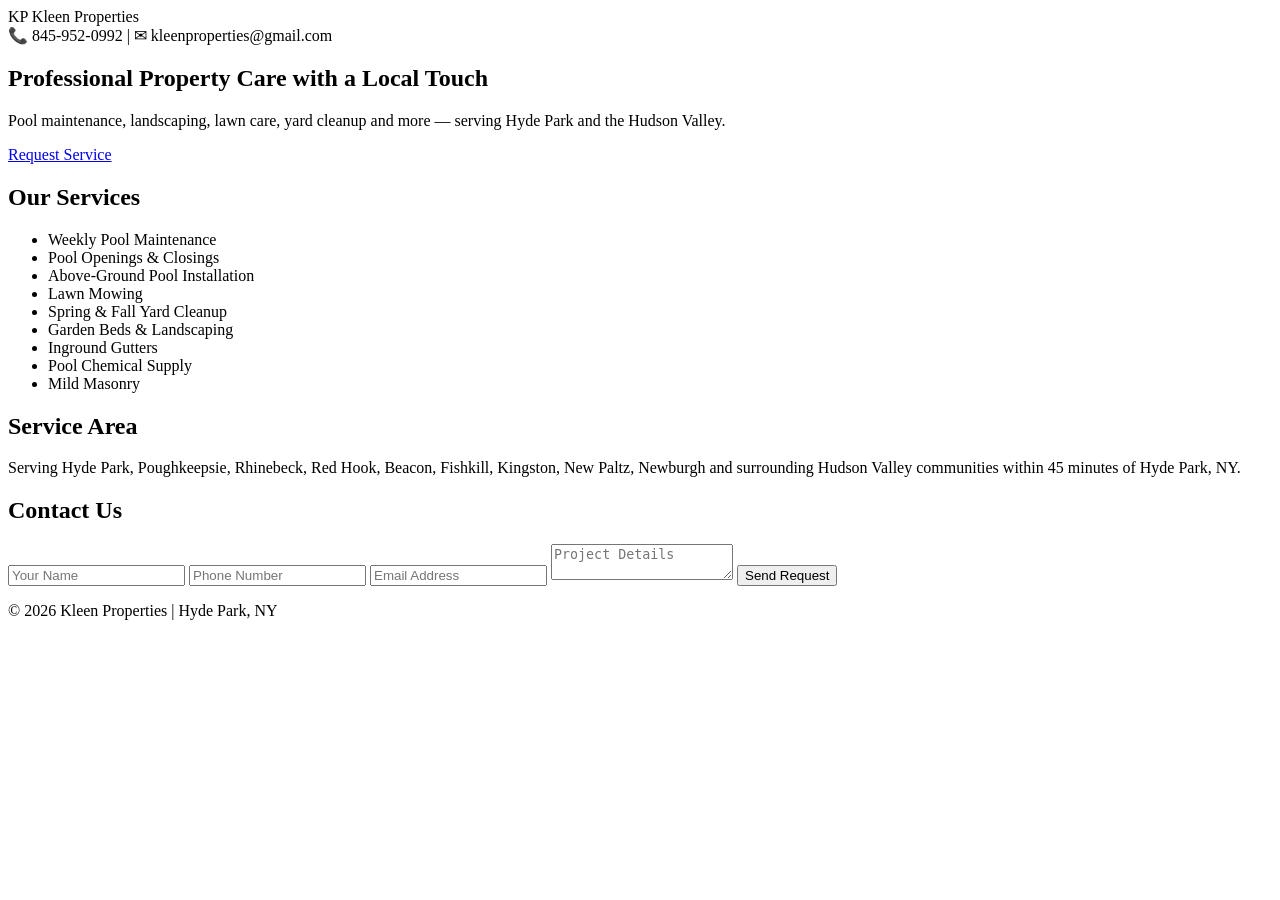
==== index.html @ 090cdd42 "Create index.html" ====
<!DOCTYPE html>
<html lang="en">
<head>
<meta charset="UTF-8">
<meta name="viewport" content="width=device-width, initial-scale=1.0">
<title>Kleen Properties | Pool & Property Services | Hyde Park NY</title>
<meta name="description" content="Kleen Properties provides pool maintenance, lawn care, yard cleanup, landscaping and property services across Hyde Park, Dutchess County, Orange County and Ulster County NY. Call 845-952-0992.">
<meta name="keywords" content="Pool maintenance Hyde Park NY, Landscaping Dutchess County, Lawn care Hyde Park, Pool opening service NY, Yard cleanup Hudson Valley">
<link rel="stylesheet" href="style.css">
</head>

<body>

<header>
  <div class="logo">KP <span>Kleen Properties</span></div>
  <div class="contact">📞 845-952-0992 | ✉ kleenproperties@gmail.com</div>
</header>

<section class="hero">
  <h1>Professional Property Care with a Local Touch</h1>
  <p>Pool maintenance, landscaping, lawn care, yard cleanup and more — serving Hyde Park and the Hudson Valley.</p>
  <a href="mailto:kleenproperties@gmail.com" class="btn">Request Service</a>
</section>

<section class="services">
  <h2>Our Services</h2>
  <ul>
    <li>Weekly Pool Maintenance</li>
    <li>Pool Openings & Closings</li>
    <li>Above-Ground Pool Installation</li>
    <li>Lawn Mowing</li>
    <li>Spring & Fall Yard Cleanup</li>
    <li>Garden Beds & Landscaping</li>
    <li>Inground Gutters</li>
    <li>Pool Chemical Supply</li>
    <li>Mild Masonry</li>
  </ul>
</section>

<section class="service-area">
  <h2>Service Area</h2>
  <p>Serving Hyde Park, Poughkeepsie, Rhinebeck, Red Hook, Beacon, Fishkill, Kingston, New Paltz, Newburgh and surrounding Hudson Valley communities within 45 minutes of Hyde Park, NY.</p>
</section>

<section class="contact-section">
  <h2>Contact Us</h2>
  <form action="mailto:kleenproperties@gmail.com" method="POST" enctype="text/plain">
    <input type="text" name="Name" placeholder="Your Name" required>
    <input type="text" name="Phone" placeholder="Phone Number" required>
    <input type="email" name="Email" placeholder="Email Address">
    <textarea name="Details" placeholder="Project Details"></textarea>
    <button type="submit">Send Request</button>
  </form>
</section>

<footer>
  <p>© 2026 Kleen Properties | Hyde Park, NY</p>
</footer>

</body>
</html>
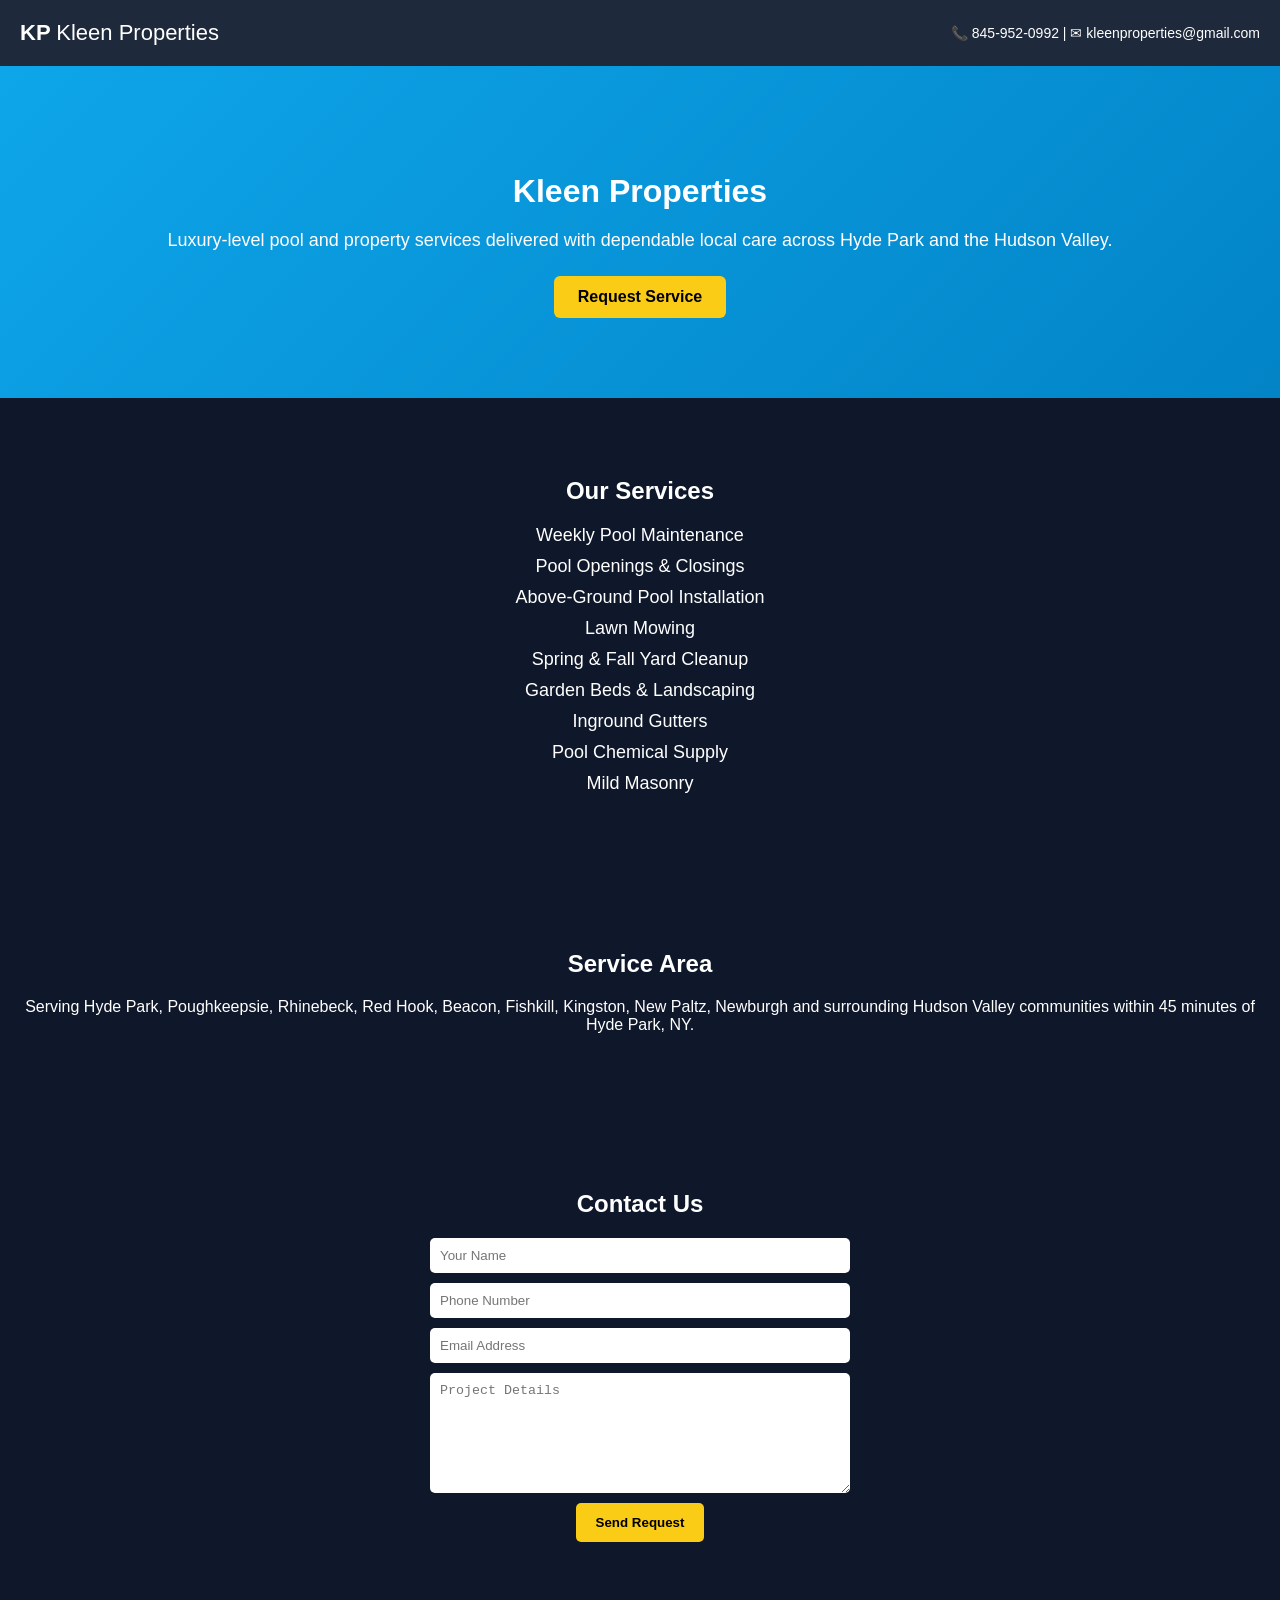
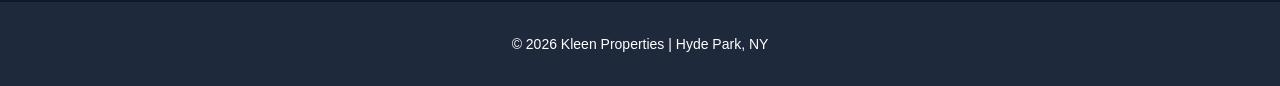
==== commit 3064074c: "Update index.html" ====
--- a/index.html
+++ b/index.html
@@ -17,8 +17,8 @@
 </header>
 
 <section class="hero">
-  <h1>Professional Property Care with a Local Touch</h1>
-  <p>Pool maintenance, landscaping, lawn care, yard cleanup and more — serving Hyde Park and the Hudson Valley.</p>
+  <h1>Kleen Properties</h1>
+  <p>Luxury-level pool and property services delivered with dependable local care across Hyde Park and the Hudson Valley.</p>
   <a href="mailto:kleenproperties@gmail.com" class="btn">Request Service</a>
 </section>
 
--- a/style.css
+++ b/style.css
@@ -0,0 +1,98 @@
+body {
+  margin: 0;
+  font-family: Arial, sans-serif;
+  background: #0f172a;
+  color: white;
+}
+
+header {
+  display: flex;
+  justify-content: space-between;
+  align-items: center;
+  padding: 20px;
+  background: #1e293b;
+}
+
+.logo {
+  font-size: 22px;
+  font-weight: bold;
+}
+
+.logo span {
+  font-weight: normal;
+}
+
+.contact {
+  font-size: 14px;
+}
+
+.hero {
+  text-align: center;
+  padding: 80px 20px;
+  background: linear-gradient(135deg, #0ea5e9, #0284c7);
+}
+
+.hero h1 {
+  font-size: 32px;
+  margin-bottom: 20px;
+}
+
+.hero p {
+  font-size: 18px;
+  margin-bottom: 25px;
+}
+
+.btn {
+  display: inline-block;
+  padding: 12px 24px;
+  background: #facc15;
+  color: black;
+  text-decoration: none;
+  border-radius: 6px;
+  font-weight: bold;
+}
+
+.services, .service-area, .contact-section {
+  padding: 60px 20px;
+  text-align: center;
+}
+
+.services ul {
+  list-style: none;
+  padding: 0;
+}
+
+.services li {
+  margin: 10px 0;
+  font-size: 18px;
+}
+
+form input, form textarea {
+  display: block;
+  width: 90%;
+  max-width: 400px;
+  margin: 10px auto;
+  padding: 10px;
+  border: none;
+  border-radius: 5px;
+}
+
+form textarea {
+  height: 100px;
+}
+
+form button {
+  padding: 12px 20px;
+  background: #facc15;
+  border: none;
+  border-radius: 5px;
+  font-weight: bold;
+  cursor: pointer;
+}
+
+footer {
+  text-align: center;
+  padding: 20px;
+  background: #1e293b;
+  font-size: 14px;
+}
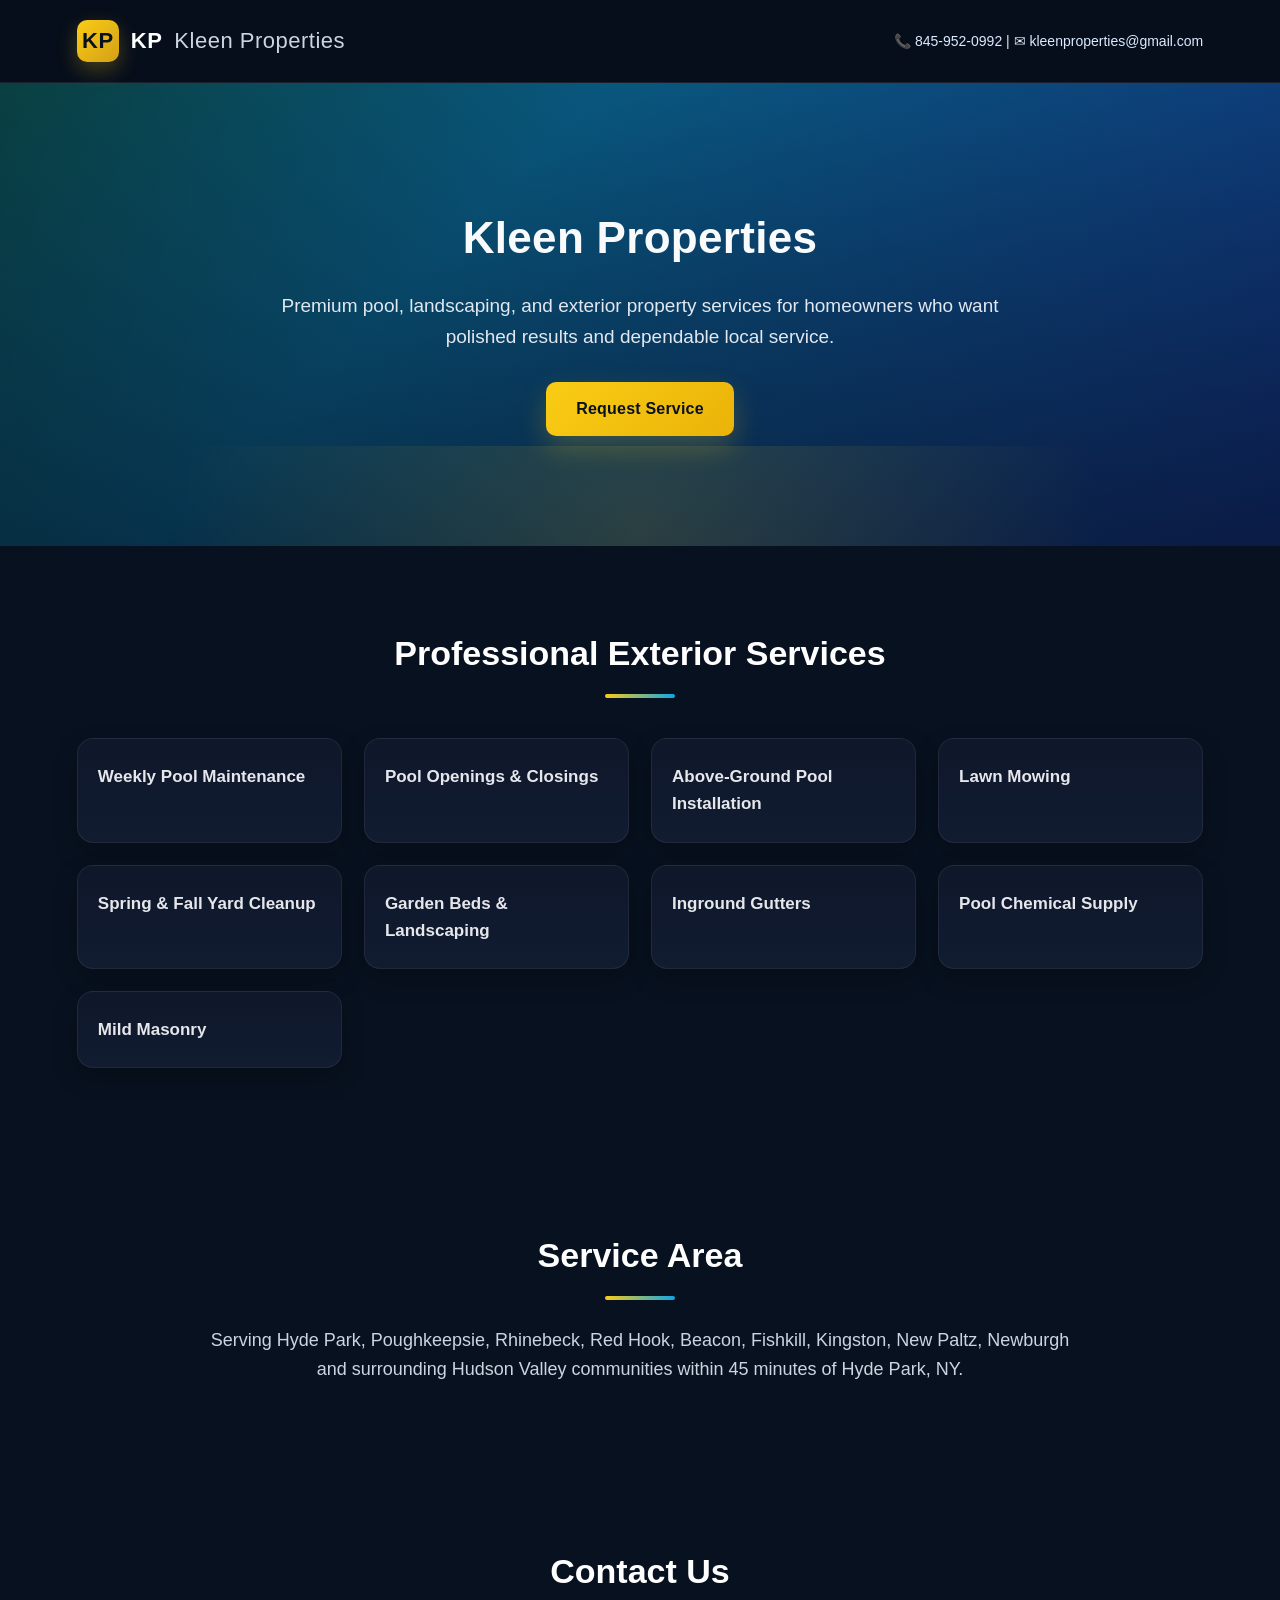
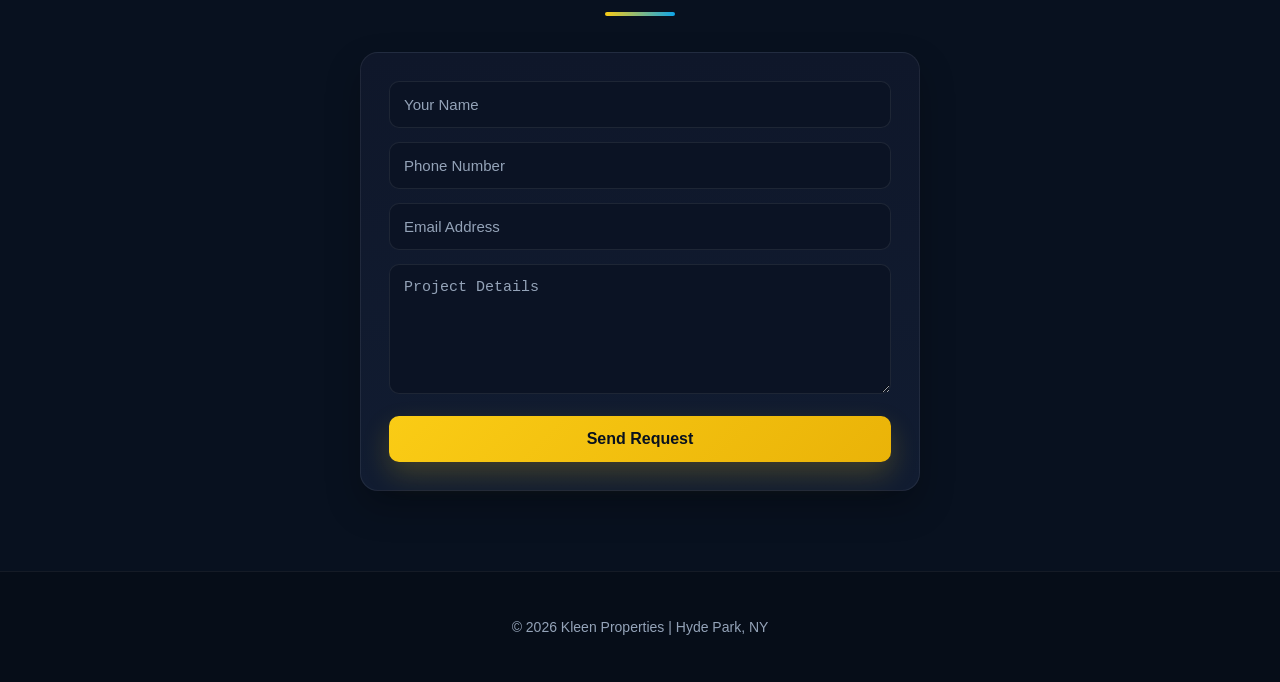
==== commit 2eff90c2: "Update index.html" ====
--- a/index.html
+++ b/index.html
@@ -18,12 +18,12 @@
 
 <section class="hero">
   <h1>Kleen Properties</h1>
-  <p>Luxury-level pool and property services delivered with dependable local care across Hyde Park and the Hudson Valley.</p>
+  <p>Premium pool, landscaping, and exterior property services for homeowners who want polished results and dependable local service.</p>
   <a href="mailto:kleenproperties@gmail.com" class="btn">Request Service</a>
 </section>
 
 <section class="services">
-  <h2>Our Services</h2>
+  <h2>Professional Exterior Services</h2>
   <ul>
     <li>Weekly Pool Maintenance</li>
     <li>Pool Openings & Closings</li>
--- a/style.css
+++ b/style.css
@@ -1,98 +1,282 @@
 body {
   margin: 0;
-  font-family: Arial, sans-serif;
-  background: #0f172a;
-  color: white;
+  font-family: "Segoe UI", Roboto, Arial, sans-serif;
+  background: #08111f;
+  color: #f8fafc;
+  line-height: 1.6;
+}
+
+* {
+  box-sizing: border-box;
 }
 
 header {
   display: flex;
   justify-content: space-between;
   align-items: center;
-  padding: 20px;
-  background: #1e293b;
+  gap: 16px;
+  padding: 20px 6%;
+  background: rgba(7, 15, 28, 0.92);
+  border-bottom: 1px solid rgba(255, 255, 255, 0.08);
+  backdrop-filter: blur(10px);
+  position: sticky;
+  top: 0;
+  z-index: 1000;
 }
 
 .logo {
+  display: flex;
+  align-items: center;
+  gap: 12px;
   font-size: 22px;
-  font-weight: bold;
+  font-weight: 700;
+  letter-spacing: 0.5px;
+  color: #ffffff;
+}
+
+.logo::before {
+  content: "KP";
+  display: inline-flex;
+  align-items: center;
+  justify-content: center;
+  width: 42px;
+  height: 42px;
+  border-radius: 10px;
+  background: linear-gradient(135deg, #facc15, #d4a017);
+  color: #08111f;
+  font-weight: 800;
+  box-shadow: 0 8px 20px rgba(250, 204, 21, 0.25);
 }
 
 .logo span {
-  font-weight: normal;
+  font-weight: 400;
+  color: #cbd5e1;
 }
 
 .contact {
   font-size: 14px;
+  color: #dbeafe;
+  text-align: right;
 }
 
 .hero {
-  text-align: center;
-  padding: 80px 20px;
-  background: linear-gradient(135deg, #0ea5e9, #0284c7);
+  position: relative;
+  text-align: center;
+  padding: 120px 20px 110px;
+  background:
+    linear-gradient(rgba(4, 10, 20, 0.5), rgba(4, 10, 20, 0.75)),
+    linear-gradient(135deg, #0f766e 0%, #0ea5e9 35%, #1d4ed8 100%);
+  overflow: hidden;
+}
+
+.hero::after {
+  content: "";
+  position: absolute;
+  inset: auto -10% -80px -10%;
+  height: 180px;
+  background: radial-gradient(circle at center, rgba(250, 204, 21, 0.14), transparent 60%);
+  pointer-events: none;
 }
 
 .hero h1 {
-  font-size: 32px;
-  margin-bottom: 20px;
+  position: relative;
+  margin: 0 0 18px;
+  font-size: 44px;
+  font-weight: 800;
+  letter-spacing: 0.3px;
 }
 
 .hero p {
-  font-size: 18px;
-  margin-bottom: 25px;
+  position: relative;
+  max-width: 760px;
+  margin: 0 auto 30px;
+  font-size: 19px;
+  color: #e2e8f0;
 }
 
 .btn {
   display: inline-block;
-  padding: 12px 24px;
-  background: #facc15;
-  color: black;
+  position: relative;
+  padding: 14px 30px;
+  background: linear-gradient(135deg, #facc15, #eab308);
+  color: #08111f;
   text-decoration: none;
-  border-radius: 6px;
-  font-weight: bold;
-}
-
-.services, .service-area, .contact-section {
-  padding: 60px 20px;
-  text-align: center;
+  border-radius: 10px;
+  font-weight: 700;
+  letter-spacing: 0.2px;
+  box-shadow: 0 12px 28px rgba(250, 204, 21, 0.22);
+  transition: transform 0.25s ease, box-shadow 0.25s ease;
+}
+
+.btn:hover {
+  transform: translateY(-2px);
+  box-shadow: 0 16px 32px rgba(250, 204, 21, 0.3);
+}
+
+section {
+  padding: 80px 6%;
+}
+
+.services,
+.service-area,
+.contact-section {
+  background: #08111f;
+}
+
+.services h2,
+.service-area h2,
+.contact-section h2 {
+  text-align: center;
+  font-size: 34px;
+  margin: 0 0 14px;
+  color: #ffffff;
+}
+
+.services h2::after,
+.service-area h2::after,
+.contact-section h2::after {
+  content: "";
+  display: block;
+  width: 70px;
+  height: 4px;
+  margin: 14px auto 0;
+  border-radius: 999px;
+  background: linear-gradient(90deg, #facc15, #0ea5e9);
 }
 
 .services ul {
   list-style: none;
   padding: 0;
+  margin: 40px 0 0;
+  display: grid;
+  grid-template-columns: repeat(auto-fit, minmax(230px, 1fr));
+  gap: 22px;
 }
 
 .services li {
-  margin: 10px 0;
+  background: linear-gradient(180deg, #0f172a, #111c31);
+  border: 1px solid rgba(255, 255, 255, 0.07);
+  border-radius: 16px;
+  padding: 24px 20px;
+  color: #e5e7eb;
+  font-size: 17px;
+  font-weight: 600;
+  text-align: left;
+  box-shadow: 0 10px 24px rgba(0, 0, 0, 0.22);
+  transition: transform 0.25s ease, border-color 0.25s ease, box-shadow 0.25s ease;
+}
+
+.services li:hover {
+  transform: translateY(-4px);
+  border-color: rgba(250, 204, 21, 0.35);
+  box-shadow: 0 18px 36px rgba(0, 0, 0, 0.28);
+}
+
+.service-area {
+  text-align: center;
+}
+
+.service-area p {
+  max-width: 860px;
+  margin: 26px auto 0;
   font-size: 18px;
-}
-
-form input, form textarea {
-  display: block;
-  width: 90%;
-  max-width: 400px;
-  margin: 10px auto;
-  padding: 10px;
+  color: #cbd5e1;
+}
+
+.contact-section form {
+  max-width: 560px;
+  margin: 36px auto 0;
+  background: linear-gradient(180deg, #0f172a, #111c31);
+  padding: 28px;
+  border-radius: 18px;
+  border: 1px solid rgba(255, 255, 255, 0.07);
+  box-shadow: 0 16px 34px rgba(0, 0, 0, 0.25);
+}
+
+form input,
+form textarea {
+  width: 100%;
+  margin-bottom: 14px;
+  padding: 14px 14px;
+  border-radius: 10px;
+  border: 1px solid rgba(255, 255, 255, 0.08);
+  background: #0b1324;
+  color: #ffffff;
+  font-size: 15px;
+  outline: none;
+}
+
+form input::placeholder,
+form textarea::placeholder {
+  color: #94a3b8;
+}
+
+form input:focus,
+form textarea:focus {
+  border-color: rgba(14, 165, 233, 0.7);
+  box-shadow: 0 0 0 3px rgba(14, 165, 233, 0.12);
+}
+
+form textarea {
+  min-height: 130px;
+  resize: vertical;
+}
+
+form button {
+  width: 100%;
+  padding: 14px;
   border: none;
-  border-radius: 5px;
-}
-
-form textarea {
-  height: 100px;
-}
-
-form button {
-  padding: 12px 20px;
-  background: #facc15;
-  border: none;
-  border-radius: 5px;
-  font-weight: bold;
+  border-radius: 10px;
+  background: linear-gradient(135deg, #facc15, #eab308);
+  color: #08111f;
+  font-size: 16px;
+  font-weight: 800;
   cursor: pointer;
+  box-shadow: 0 12px 28px rgba(250, 204, 21, 0.2);
+  transition: transform 0.25s ease, box-shadow 0.25s ease;
+}
+
+form button:hover {
+  transform: translateY(-2px);
+  box-shadow: 0 16px 34px rgba(250, 204, 21, 0.28);
 }
 
 footer {
   text-align: center;
-  padding: 20px;
-  background: #1e293b;
+  padding: 30px 20px;
+  background: #060d18;
+  color: #94a3b8;
   font-size: 14px;
-}
+  border-top: 1px solid rgba(255, 255, 255, 0.06);
+}
+
+@media (max-width: 768px) {
+  header {
+    flex-direction: column;
+    align-items: flex-start;
+    padding: 18px 5%;
+  }
+
+  .contact {
+    text-align: left;
+    font-size: 13px;
+  }
+
+  .hero {
+    padding: 95px 18px 85px;
+  }
+
+  .hero h1 {
+    font-size: 34px;
+  }
+
+  .hero p {
+    font-size: 17px;
+  }
+
+  .services h2,
+  .service-area h2,
+  .contact-section h2 {
+    font-size: 28px;
+  }
+}
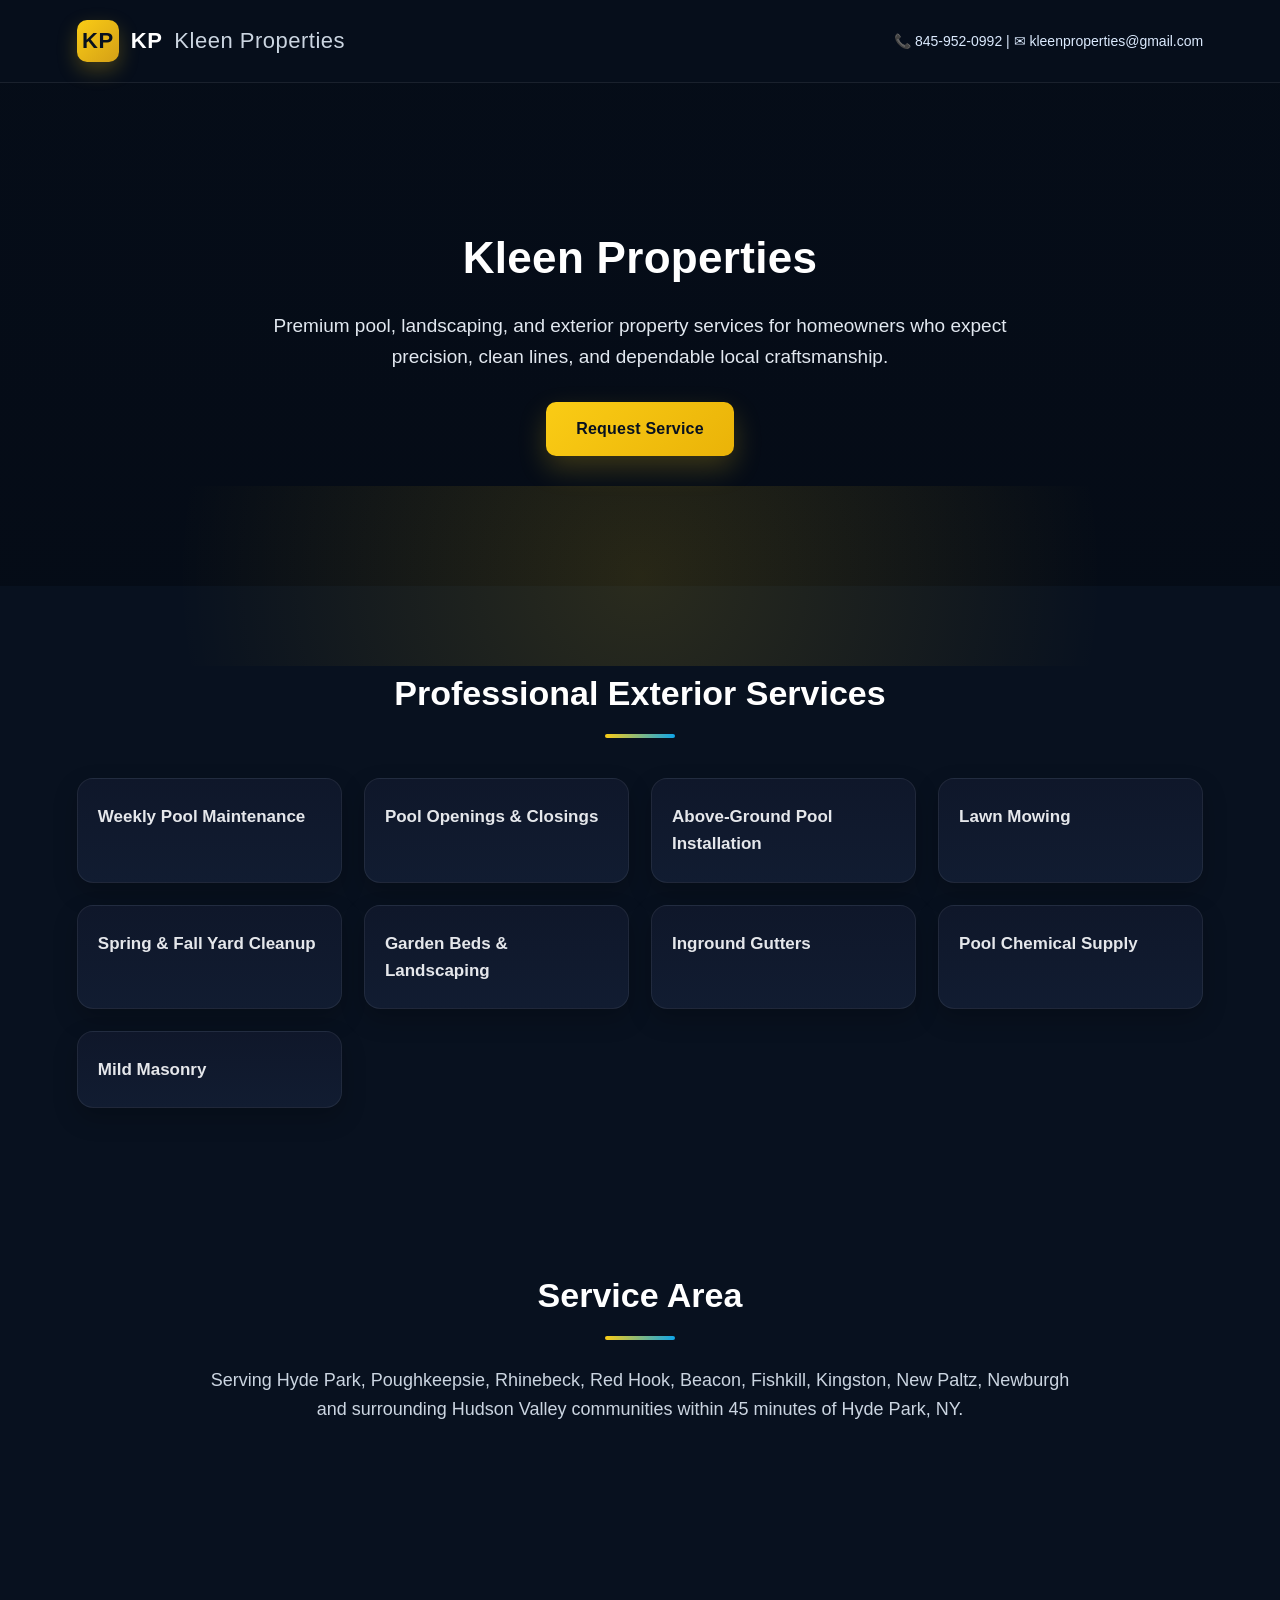
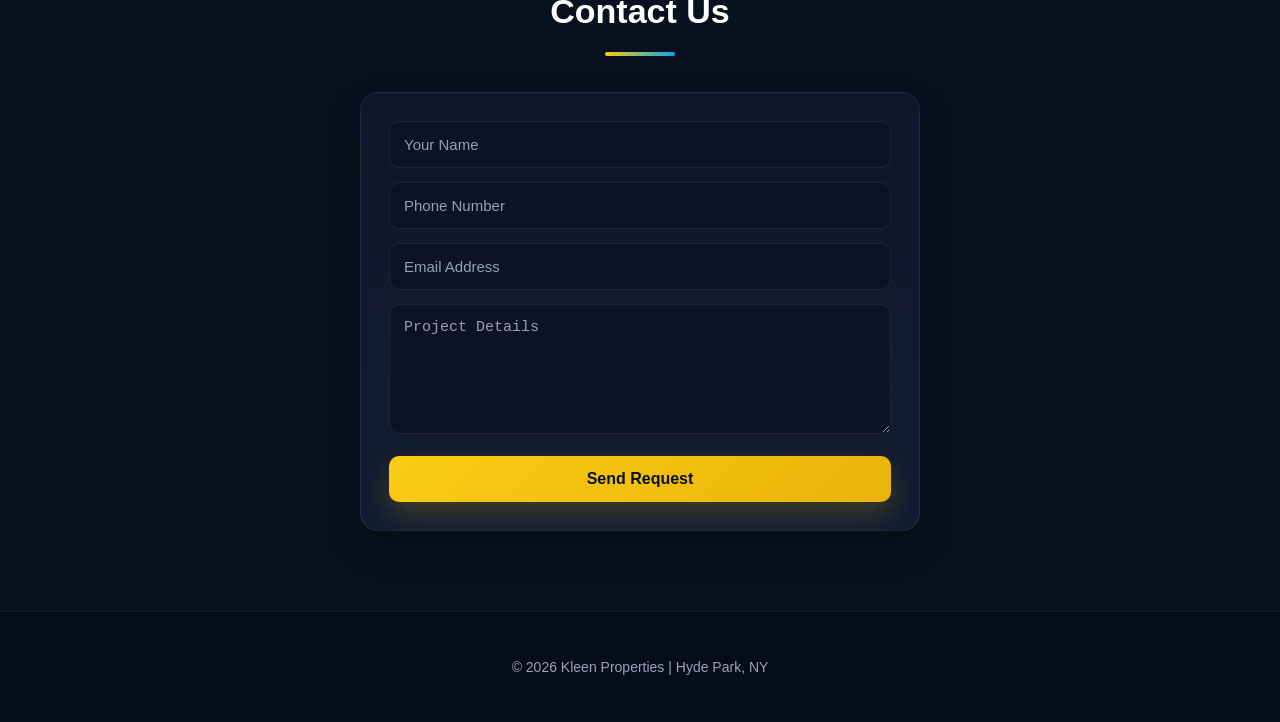
==== commit 8a28fdf9: "Update index.html" ====
--- a/index.html
+++ b/index.html
@@ -18,7 +18,7 @@
 
 <section class="hero">
   <h1>Kleen Properties</h1>
-  <p>Premium pool, landscaping, and exterior property services for homeowners who want polished results and dependable local service.</p>
+  <p>Premium pool, landscaping, and exterior property services for homeowners who expect precision, clean lines, and dependable local craftsmanship.</p>
   <a href="mailto:kleenproperties@gmail.com" class="btn">Request Service</a>
 </section>
 
--- a/style.css
+++ b/style.css
@@ -62,11 +62,11 @@
 .hero {
   position: relative;
   text-align: center;
-  padding: 120px 20px 110px;
-  background:
-    linear-gradient(rgba(4, 10, 20, 0.5), rgba(4, 10, 20, 0.75)),
-    linear-gradient(135deg, #0f766e 0%, #0ea5e9 35%, #1d4ed8 100%);
-  overflow: hidden;
+  padding: 140px 20px 130px;
+  background: 
+    linear-gradient(rgba(4, 10, 20, 0.65), rgba(4, 10, 20, 0.75)),
+    url('hero.jpg') center/cover no-repeat;
+  color: white;
 }
 
 .hero::after {
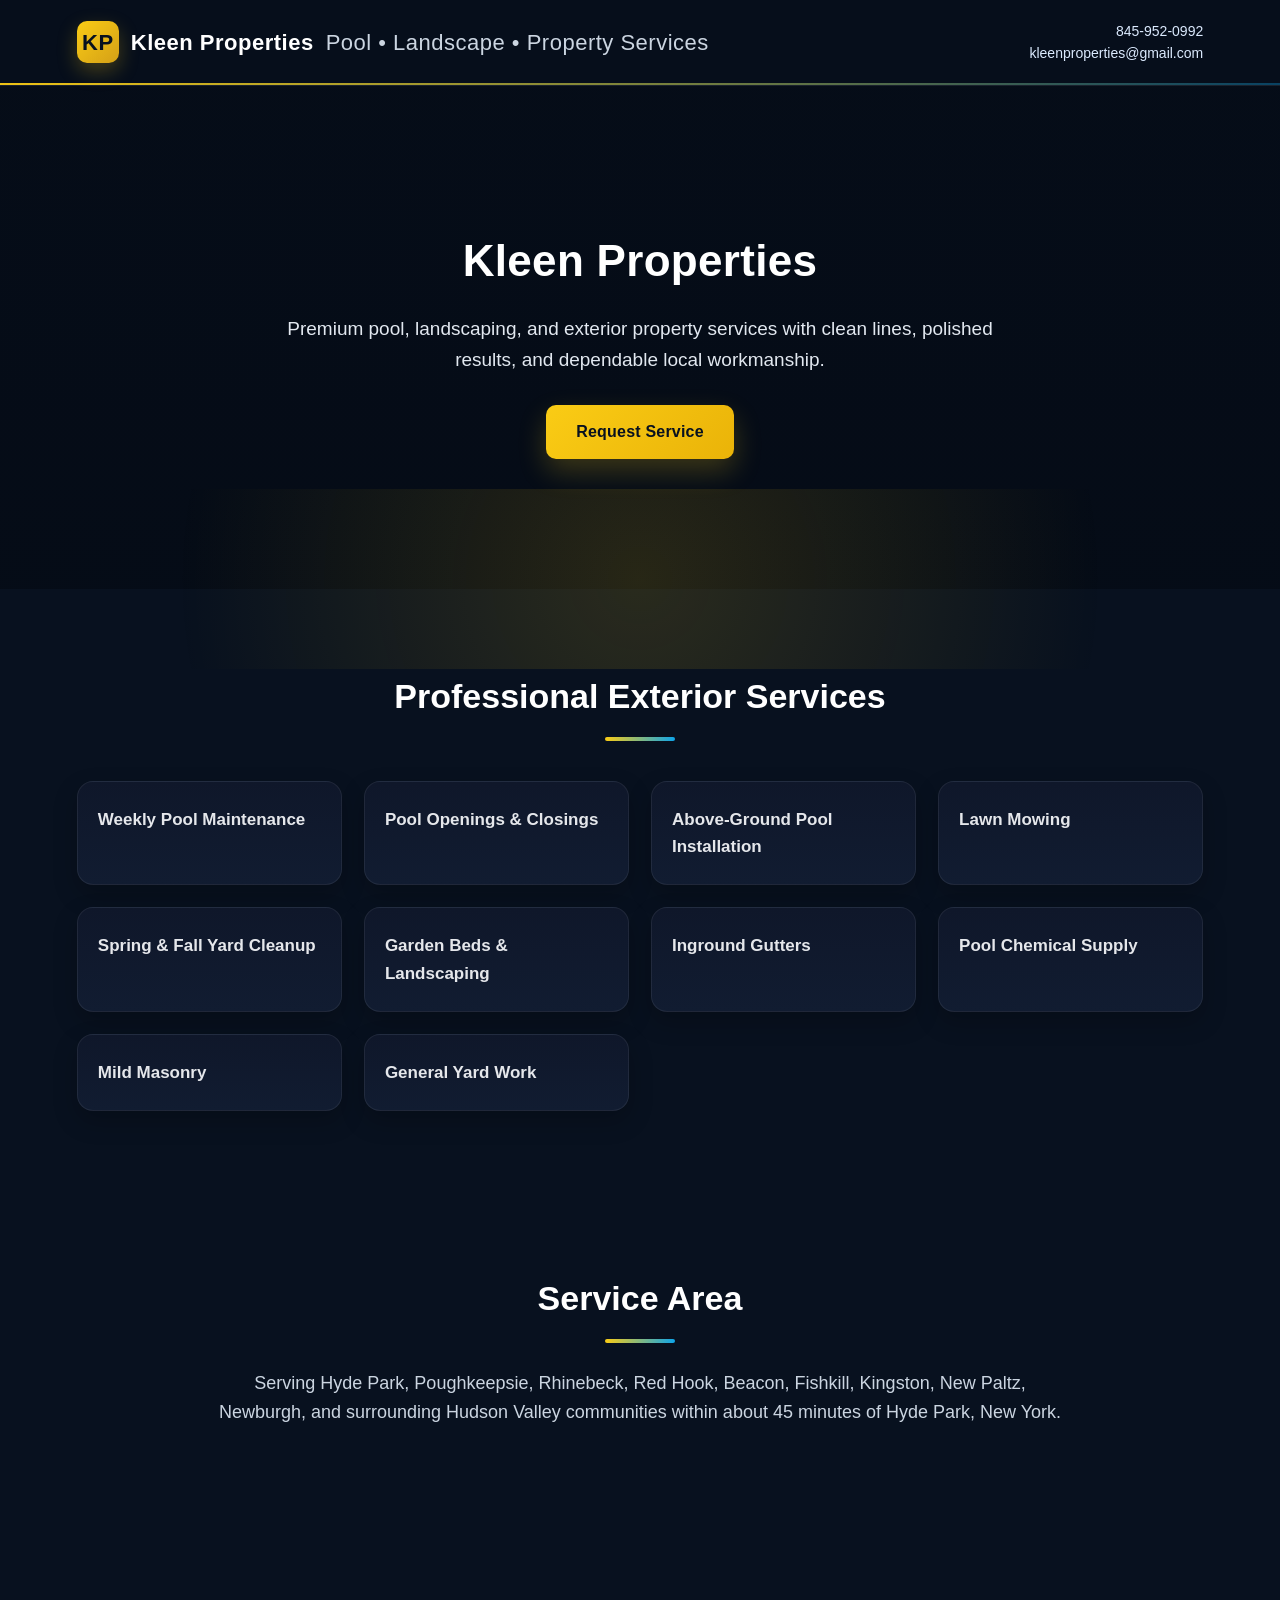
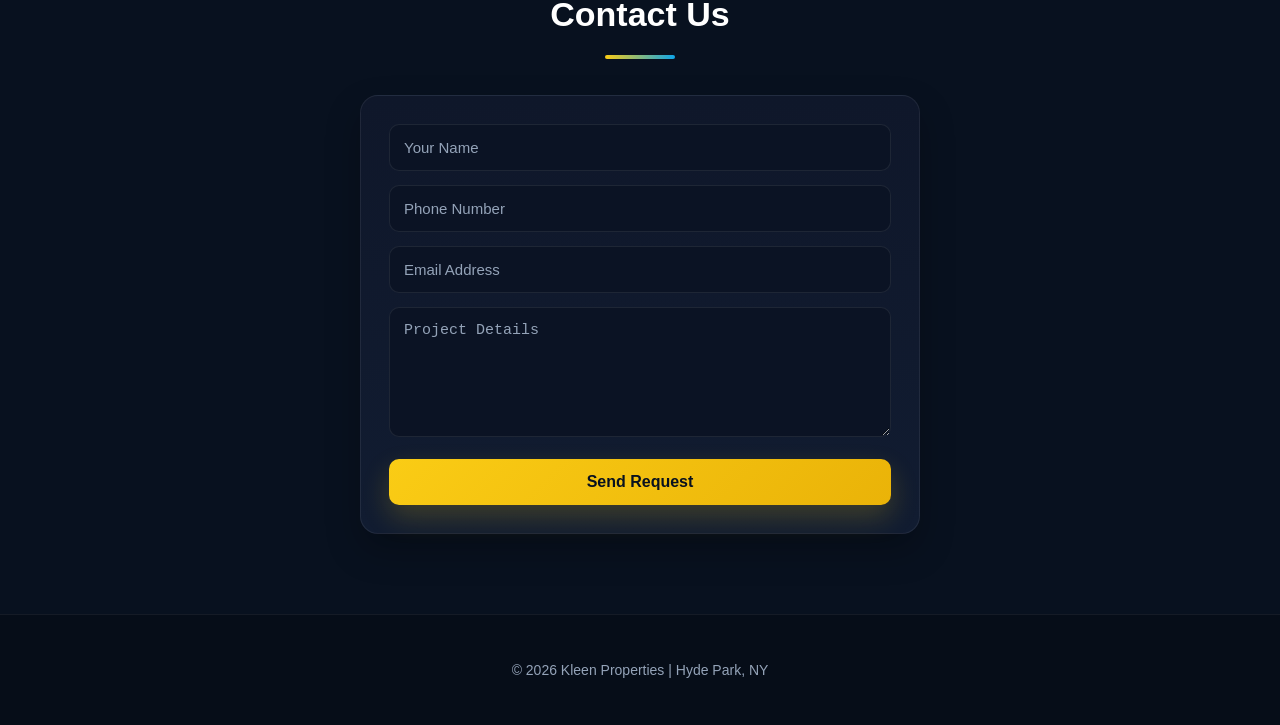
==== commit 6259d3cf: "Update index.html" ====
--- a/index.html
+++ b/index.html
@@ -1,61 +1,63 @@
 <!DOCTYPE html>
 <html lang="en">
 <head>
-<meta charset="UTF-8">
-<meta name="viewport" content="width=device-width, initial-scale=1.0">
-<title>Kleen Properties | Pool & Property Services | Hyde Park NY</title>
-<meta name="description" content="Kleen Properties provides pool maintenance, lawn care, yard cleanup, landscaping and property services across Hyde Park, Dutchess County, Orange County and Ulster County NY. Call 845-952-0992.">
-<meta name="keywords" content="Pool maintenance Hyde Park NY, Landscaping Dutchess County, Lawn care Hyde Park, Pool opening service NY, Yard cleanup Hudson Valley">
-<link rel="stylesheet" href="style.css">
+  <meta charset="UTF-8">
+  <meta name="viewport" content="width=device-width, initial-scale=1.0">
+  <title>Kleen Properties | Pool & Property Services | Hyde Park NY</title>
+  <meta name="description" content="Kleen Properties provides pool maintenance, lawn care, yard cleanup, landscaping and property services across Hyde Park, Dutchess County, Orange County and Ulster County NY. Call 845-952-0992.">
+  <meta name="keywords" content="Pool maintenance Hyde Park NY, Landscaping Dutchess County, Lawn care Hyde Park, Pool opening service NY, Yard cleanup Hudson Valley">
+  <link rel="stylesheet" href="style.css">
 </head>
-
 <body>
 
-<header>
-  <div class="logo">KP <span>Kleen Properties</span></div>
-  <div class="contact">📞 845-952-0992 | ✉ kleenproperties@gmail.com</div>
-</header>
+  <header>
+    <div class="logo">Kleen Properties <span>Pool • Landscape • Property Services</span></div>
+    <div class="contact">845-952-0992<br>kleenproperties@gmail.com</div>
+  </header>
 
-<section class="hero">
-  <h1>Kleen Properties</h1>
-  <p>Premium pool, landscaping, and exterior property services for homeowners who expect precision, clean lines, and dependable local craftsmanship.</p>
-  <a href="mailto:kleenproperties@gmail.com" class="btn">Request Service</a>
-</section>
+  <section class="hero">
+    <h1>Kleen Properties</h1>
+    <p>Premium pool, landscaping, and exterior property services with clean lines, polished results, and dependable local workmanship.</p>
+    <a href="mailto:kleenproperties@gmail.com" class="btn">Request Service</a>
+  </section>
 
-<section class="services">
-  <h2>Professional Exterior Services</h2>
-  <ul>
-    <li>Weekly Pool Maintenance</li>
-    <li>Pool Openings & Closings</li>
-    <li>Above-Ground Pool Installation</li>
-    <li>Lawn Mowing</li>
-    <li>Spring & Fall Yard Cleanup</li>
-    <li>Garden Beds & Landscaping</li>
-    <li>Inground Gutters</li>
-    <li>Pool Chemical Supply</li>
-    <li>Mild Masonry</li>
-  </ul>
-</section>
+  <section class="services">
+    <h2>Professional Exterior Services</h2>
+    <ul>
+      <li>Weekly Pool Maintenance</li>
+      <li>Pool Openings & Closings</li>
+      <li>Above-Ground Pool Installation</li>
+      <li>Lawn Mowing</li>
+      <li>Spring & Fall Yard Cleanup</li>
+      <li>Garden Beds & Landscaping</li>
+      <li>Inground Gutters</li>
+      <li>Pool Chemical Supply</li>
+      <li>Mild Masonry</li>
+      <li>General Yard Work</li>
+    </ul>
+  </section>
 
-<section class="service-area">
-  <h2>Service Area</h2>
-  <p>Serving Hyde Park, Poughkeepsie, Rhinebeck, Red Hook, Beacon, Fishkill, Kingston, New Paltz, Newburgh and surrounding Hudson Valley communities within 45 minutes of Hyde Park, NY.</p>
-</section>
+  <section class="service-area">
+    <h2>Service Area</h2>
+    <p>Serving Hyde Park, Poughkeepsie, Rhinebeck, Red Hook, Beacon, Fishkill, Kingston, New Paltz, Newburgh, and surrounding Hudson Valley communities within about 45 minutes of Hyde Park, New York.</p>
+  </section>
 
-<section class="contact-section">
-  <h2>Contact Us</h2>
-  <form action="mailto:kleenproperties@gmail.com" method="POST" enctype="text/plain">
-    <input type="text" name="Name" placeholder="Your Name" required>
-    <input type="text" name="Phone" placeholder="Phone Number" required>
-    <input type="email" name="Email" placeholder="Email Address">
-    <textarea name="Details" placeholder="Project Details"></textarea>
-    <button type="submit">Send Request</button>
-  </form>
-</section>
+  <section class="contact-section">
+    <h2>Contact Us</h2>
+    <form action="mailto:kleenproperties@gmail.com" method="POST" enctype="text/plain">
+      <input type="text" name="Name" placeholder="Your Name" required>
+      <input type="text" name="Phone" placeholder="Phone Number" required>
+      <input type="email" name="Email" placeholder="Email Address">
+      <textarea name="Details" placeholder="Project Details"></textarea>
+      <button type="submit">Send Request</button>
+    </form>
+  </section>
 
-<footer>
-  <p>© 2026 Kleen Properties | Hyde Park, NY</p>
-</footer>
+  <footer>
+    <p>© 2026 Kleen Properties | Hyde Park, NY</p>
+  </footer>
+
+  <a class="floating-call" href="tel:8459520992">Call Now</a>
 
 </body>
 </html>
--- a/style.css
+++ b/style.css
@@ -280,3 +280,75 @@
     font-size: 28px;
   }
 }
+
+/* Premium motion */
+.hero h1,
+.hero p,
+.hero .btn {
+  opacity: 0;
+  transform: translateY(18px);
+  animation: fadeUp 0.8s ease forwards;
+}
+
+.hero p {
+  animation-delay: 0.18s;
+}
+
+.hero .btn {
+  animation-delay: 0.34s;
+}
+
+@keyframes fadeUp {
+  to {
+    opacity: 1;
+    transform: translateY(0);
+  }
+}
+
+/* Thin gold accent line */
+header::after {
+  content: "";
+  position: absolute;
+  left: 0;
+  bottom: 0;
+  width: 100%;
+  height: 2px;
+  background: linear-gradient(90deg, rgba(250, 204, 21, 0.95), rgba(14, 165, 233, 0.35));
+}
+
+/* Make sticky header support accent line properly */
+header {
+  position: sticky;
+  top: 0;
+  z-index: 1000;
+}
+
+/* Floating mobile call button */
+.floating-call {
+  position: fixed;
+  right: 16px;
+  bottom: 18px;
+  display: none;
+  align-items: center;
+  justify-content: center;
+  gap: 8px;
+  padding: 14px 18px;
+  border-radius: 999px;
+  background: linear-gradient(135deg, #facc15, #eab308);
+  color: #08111f;
+  text-decoration: none;
+  font-weight: 800;
+  font-size: 15px;
+  box-shadow: 0 14px 30px rgba(0, 0, 0, 0.35);
+  border: 1px solid rgba(255, 255, 255, 0.18);
+}
+
+.floating-call:hover {
+  transform: translateY(-2px);
+}
+
+@media (max-width: 768px) {
+  .floating-call {
+    display: inline-flex;
+  }
+}
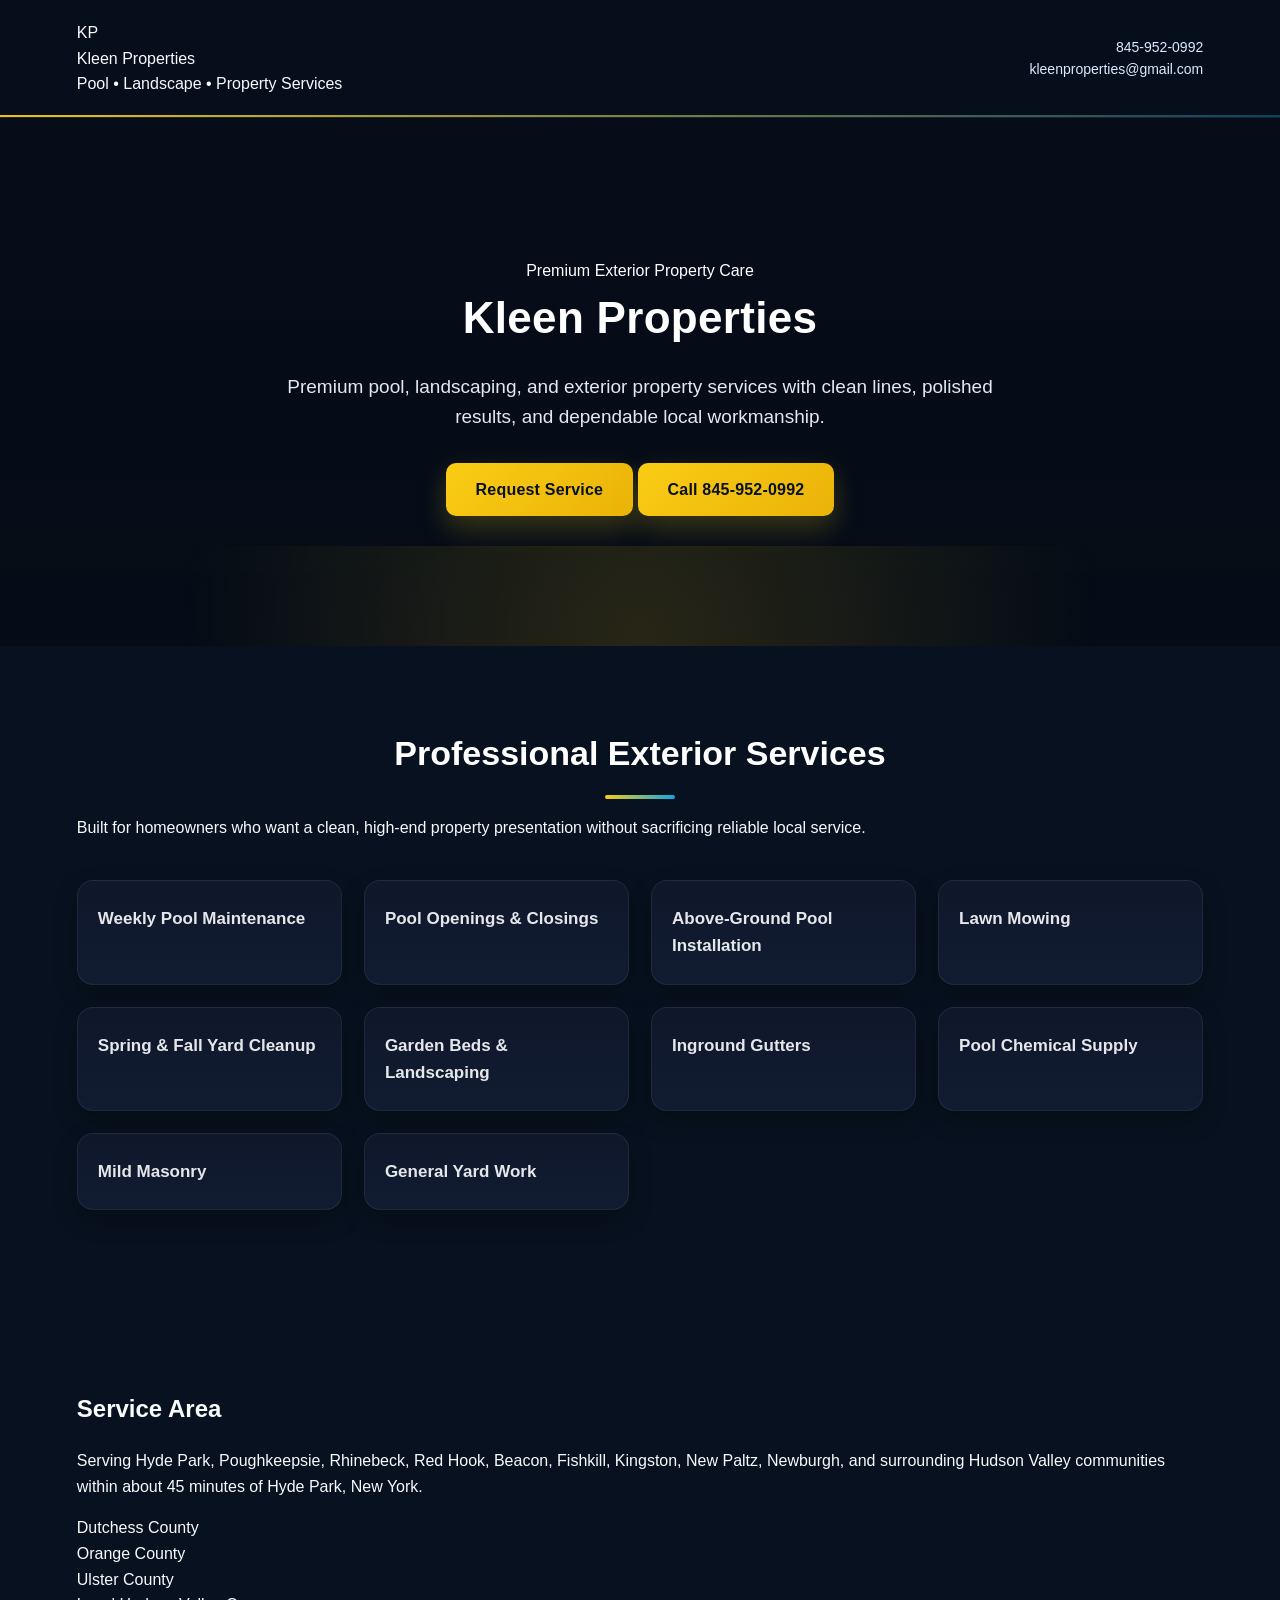
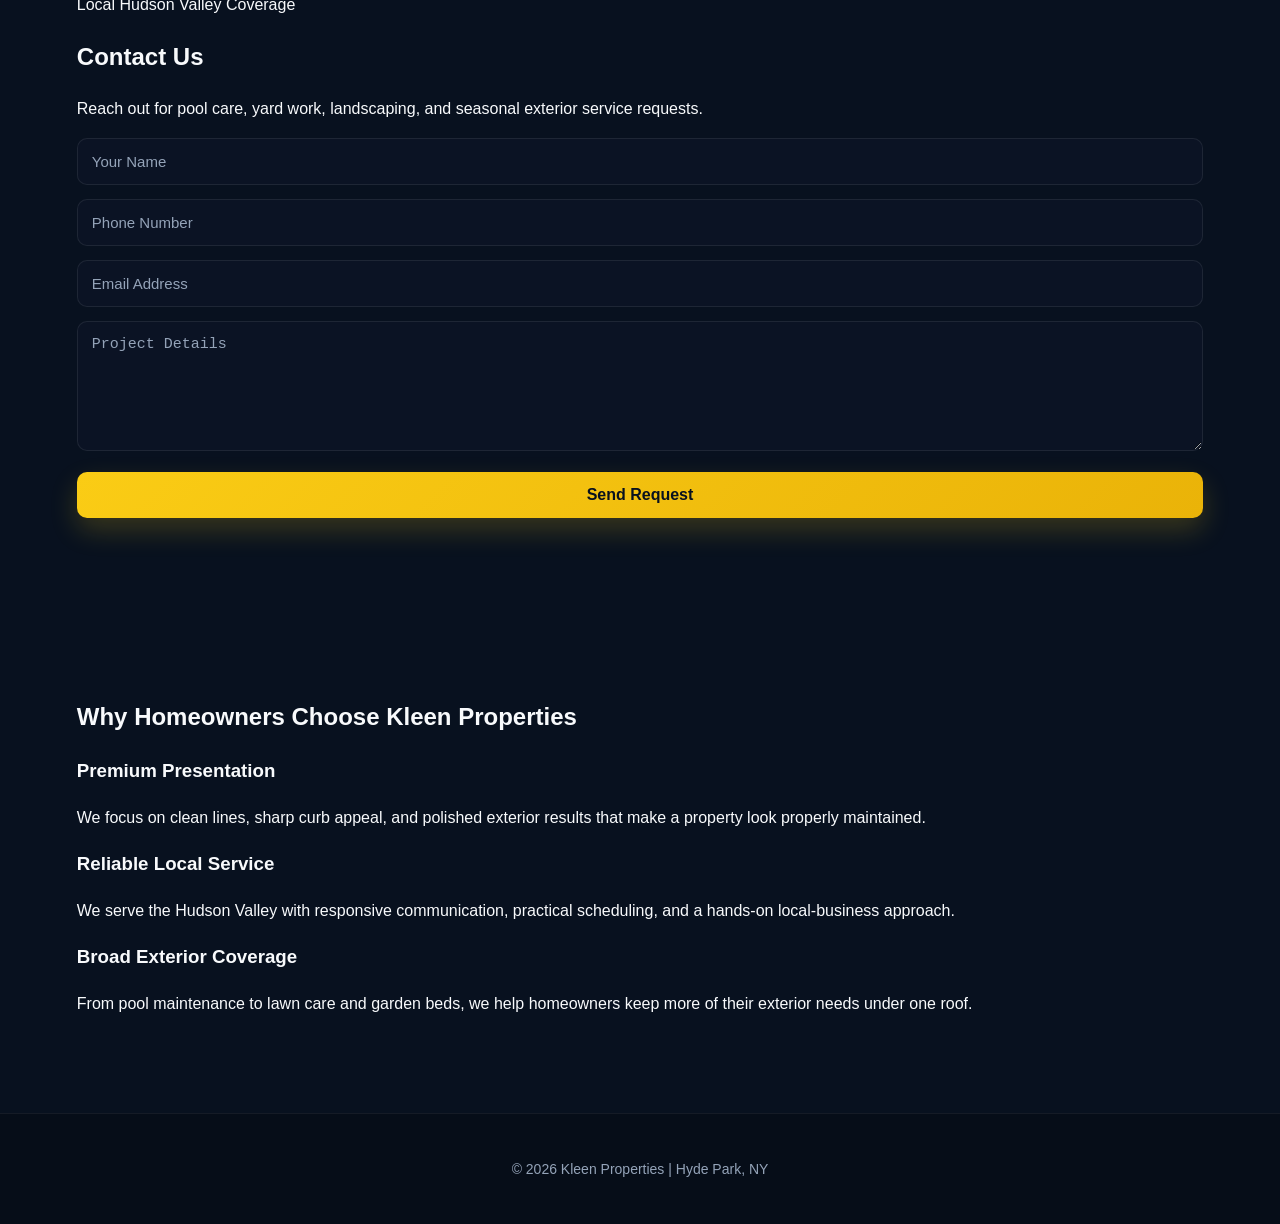
==== commit f6ebace7: "Update index.html" ====
--- a/index.html
+++ b/index.html
@@ -5,24 +5,42 @@
   <meta name="viewport" content="width=device-width, initial-scale=1.0">
   <title>Kleen Properties | Pool & Property Services | Hyde Park NY</title>
   <meta name="description" content="Kleen Properties provides pool maintenance, lawn care, yard cleanup, landscaping and property services across Hyde Park, Dutchess County, Orange County and Ulster County NY. Call 845-952-0992.">
-  <meta name="keywords" content="Pool maintenance Hyde Park NY, Landscaping Dutchess County, Lawn care Hyde Park, Pool opening service NY, Yard cleanup Hudson Valley">
+  <meta name="keywords" content="Pool maintenance Hyde Park NY, landscaping Dutchess County, lawn care Hyde Park, pool opening service NY, yard cleanup Hudson Valley, property services Hyde Park NY">
   <link rel="stylesheet" href="style.css">
 </head>
 <body>
 
   <header>
-    <div class="logo">Kleen Properties <span>Pool • Landscape • Property Services</span></div>
-    <div class="contact">845-952-0992<br>kleenproperties@gmail.com</div>
+    <div class="brand">
+      <div class="brand-mark">KP</div>
+      <div class="brand-text">
+        <div class="brand-name">Kleen Properties</div>
+        <div class="brand-tag">Pool • Landscape • Property Services</div>
+      </div>
+    </div>
+
+    <div class="contact">
+      <div>845-952-0992</div>
+      <div>kleenproperties@gmail.com</div>
+    </div>
   </header>
 
   <section class="hero">
-    <h1>Kleen Properties</h1>
-    <p>Premium pool, landscaping, and exterior property services with clean lines, polished results, and dependable local workmanship.</p>
-    <a href="mailto:kleenproperties@gmail.com" class="btn">Request Service</a>
+    <div class="hero-panel">
+      <div class="eyebrow">Premium Exterior Property Care</div>
+      <h1>Kleen Properties</h1>
+      <p>Premium pool, landscaping, and exterior property services with clean lines, polished results, and dependable local workmanship.</p>
+      <div class="hero-actions">
+        <a href="mailto:kleenproperties@gmail.com" class="btn">Request Service</a>
+        <a href="tel:8459520992" class="btn btn-secondary">Call 845-952-0992</a>
+      </div>
+    </div>
   </section>
 
   <section class="services">
     <h2>Professional Exterior Services</h2>
+    <p class="section-intro">Built for homeowners who want a clean, high-end property presentation without sacrificing reliable local service.</p>
+
     <ul>
       <li>Weekly Pool Maintenance</li>
       <li>Pool Openings & Closings</li>
@@ -37,20 +55,49 @@
     </ul>
   </section>
 
-  <section class="service-area">
-    <h2>Service Area</h2>
-    <p>Serving Hyde Park, Poughkeepsie, Rhinebeck, Red Hook, Beacon, Fishkill, Kingston, New Paltz, Newburgh, and surrounding Hudson Valley communities within about 45 minutes of Hyde Park, New York.</p>
+  <section class="split-section">
+    <div class="split-card">
+      <h2>Service Area</h2>
+      <p>Serving Hyde Park, Poughkeepsie, Rhinebeck, Red Hook, Beacon, Fishkill, Kingston, New Paltz, Newburgh, and surrounding Hudson Valley communities within about 45 minutes of Hyde Park, New York.</p>
+
+      <div class="service-highlights">
+        <div class="highlight-box">Dutchess County</div>
+        <div class="highlight-box">Orange County</div>
+        <div class="highlight-box">Ulster County</div>
+        <div class="highlight-box">Local Hudson Valley Coverage</div>
+      </div>
+    </div>
+
+    <div class="split-card">
+      <h2>Contact Us</h2>
+      <p>Reach out for pool care, yard work, landscaping, and seasonal exterior service requests.</p>
+
+      <form action="mailto:kleenproperties@gmail.com" method="POST" enctype="text/plain">
+        <input type="text" name="Name" placeholder="Your Name" required>
+        <input type="text" name="Phone" placeholder="Phone Number" required>
+        <input type="email" name="Email" placeholder="Email Address">
+        <textarea name="Details" placeholder="Project Details"></textarea>
+        <button type="submit">Send Request</button>
+      </form>
+    </div>
   </section>
 
-  <section class="contact-section">
-    <h2>Contact Us</h2>
-    <form action="mailto:kleenproperties@gmail.com" method="POST" enctype="text/plain">
-      <input type="text" name="Name" placeholder="Your Name" required>
-      <input type="text" name="Phone" placeholder="Phone Number" required>
-      <input type="email" name="Email" placeholder="Email Address">
-      <textarea name="Details" placeholder="Project Details"></textarea>
-      <button type="submit">Send Request</button>
-    </form>
+  <section class="why-us">
+    <h2>Why Homeowners Choose Kleen Properties</h2>
+    <div class="why-grid">
+      <div class="why-card">
+        <h3>Premium Presentation</h3>
+        <p>We focus on clean lines, sharp curb appeal, and polished exterior results that make a property look properly maintained.</p>
+      </div>
+      <div class="why-card">
+        <h3>Reliable Local Service</h3>
+        <p>We serve the Hudson Valley with responsive communication, practical scheduling, and a hands-on local-business approach.</p>
+      </div>
+      <div class="why-card">
+        <h3>Broad Exterior Coverage</h3>
+        <p>From pool maintenance to lawn care and garden beds, we help homeowners keep more of their exterior needs under one roof.</p>
+      </div>
+    </div>
   </section>
 
   <footer>
--- a/style.css
+++ b/style.css
@@ -22,6 +22,17 @@
   position: sticky;
   top: 0;
   z-index: 1000;
+  overflow: visible;
+}
+
+header::after {
+  content: "";
+  position: absolute;
+  left: 0;
+  bottom: 0;
+  width: 100%;
+  height: 2px;
+  background: linear-gradient(90deg, rgba(250, 204, 21, 0.95), rgba(14, 165, 233, 0.35));
 }
 
 .logo {
@@ -51,6 +62,7 @@
 .logo span {
   font-weight: 400;
   color: #cbd5e1;
+  font-size: 14px;
 }
 
 .contact {
@@ -63,10 +75,11 @@
   position: relative;
   text-align: center;
   padding: 140px 20px 130px;
-  background: 
+  background:
     linear-gradient(rgba(4, 10, 20, 0.65), rgba(4, 10, 20, 0.75)),
-    url('hero.jpg') center/cover no-repeat;
+    url("hero.jpg") center/cover no-repeat;
   color: white;
+  overflow: hidden;
 }
 
 .hero::after {
@@ -78,6 +91,14 @@
   pointer-events: none;
 }
 
+.hero h1,
+.hero p,
+.hero .btn {
+  opacity: 0;
+  transform: translateY(18px);
+  animation: fadeUp 0.8s ease forwards;
+}
+
 .hero h1 {
   position: relative;
   margin: 0 0 18px;
@@ -92,6 +113,18 @@
   margin: 0 auto 30px;
   font-size: 19px;
   color: #e2e8f0;
+  animation-delay: 0.18s;
+}
+
+.hero .btn {
+  animation-delay: 0.34s;
+}
+
+@keyframes fadeUp {
+  to {
+    opacity: 1;
+    transform: translateY(0);
+  }
 }
 
 .btn {
@@ -250,80 +283,6 @@
   border-top: 1px solid rgba(255, 255, 255, 0.06);
 }
 
-@media (max-width: 768px) {
-  header {
-    flex-direction: column;
-    align-items: flex-start;
-    padding: 18px 5%;
-  }
-
-  .contact {
-    text-align: left;
-    font-size: 13px;
-  }
-
-  .hero {
-    padding: 95px 18px 85px;
-  }
-
-  .hero h1 {
-    font-size: 34px;
-  }
-
-  .hero p {
-    font-size: 17px;
-  }
-
-  .services h2,
-  .service-area h2,
-  .contact-section h2 {
-    font-size: 28px;
-  }
-}
-
-/* Premium motion */
-.hero h1,
-.hero p,
-.hero .btn {
-  opacity: 0;
-  transform: translateY(18px);
-  animation: fadeUp 0.8s ease forwards;
-}
-
-.hero p {
-  animation-delay: 0.18s;
-}
-
-.hero .btn {
-  animation-delay: 0.34s;
-}
-
-@keyframes fadeUp {
-  to {
-    opacity: 1;
-    transform: translateY(0);
-  }
-}
-
-/* Thin gold accent line */
-header::after {
-  content: "";
-  position: absolute;
-  left: 0;
-  bottom: 0;
-  width: 100%;
-  height: 2px;
-  background: linear-gradient(90deg, rgba(250, 204, 21, 0.95), rgba(14, 165, 233, 0.35));
-}
-
-/* Make sticky header support accent line properly */
-header {
-  position: sticky;
-  top: 0;
-  z-index: 1000;
-}
-
-/* Floating mobile call button */
 .floating-call {
   position: fixed;
   right: 16px;
@@ -348,6 +307,35 @@
 }
 
 @media (max-width: 768px) {
+  header {
+    flex-direction: column;
+    align-items: flex-start;
+    padding: 18px 5%;
+  }
+
+  .contact {
+    text-align: left;
+    font-size: 13px;
+  }
+
+  .hero {
+    padding: 95px 18px 85px;
+  }
+
+  .hero h1 {
+    font-size: 34px;
+  }
+
+  .hero p {
+    font-size: 17px;
+  }
+
+  .services h2,
+  .service-area h2,
+  .contact-section h2 {
+    font-size: 28px;
+  }
+
   .floating-call {
     display: inline-flex;
   }
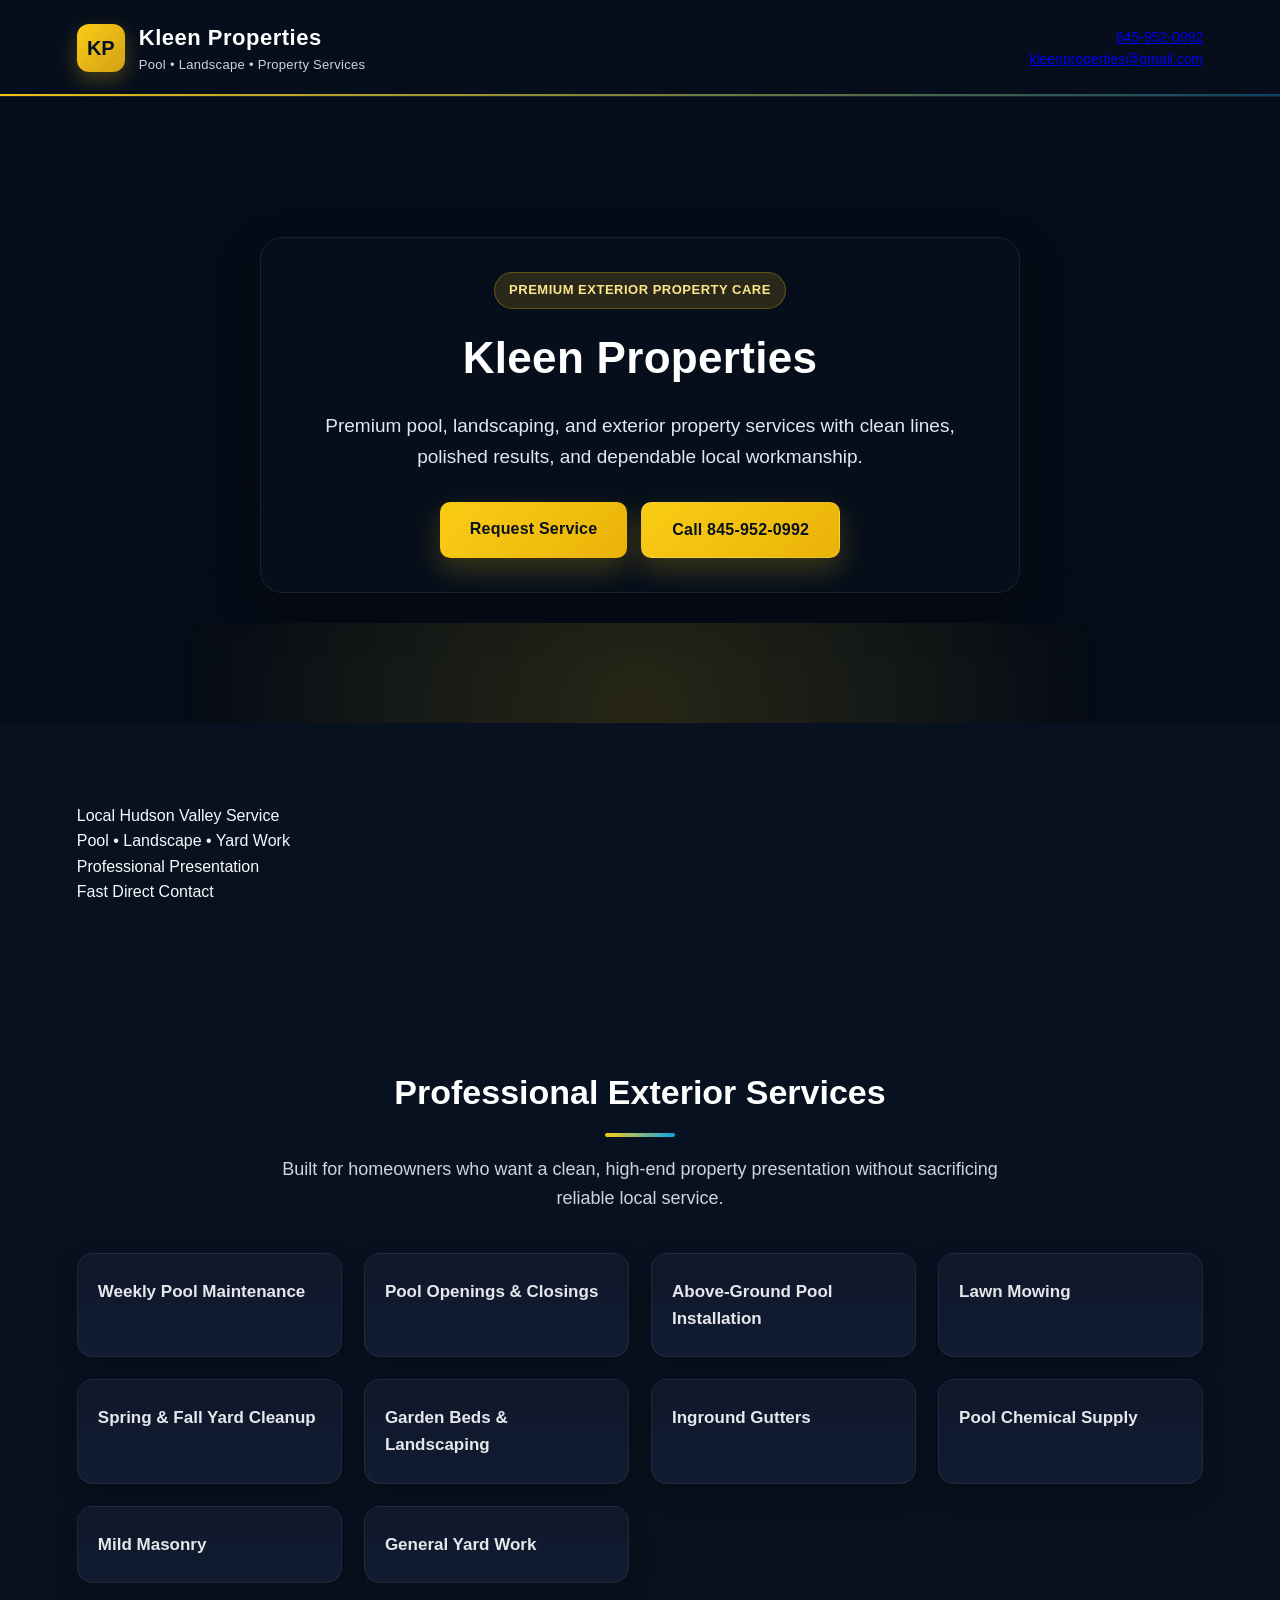
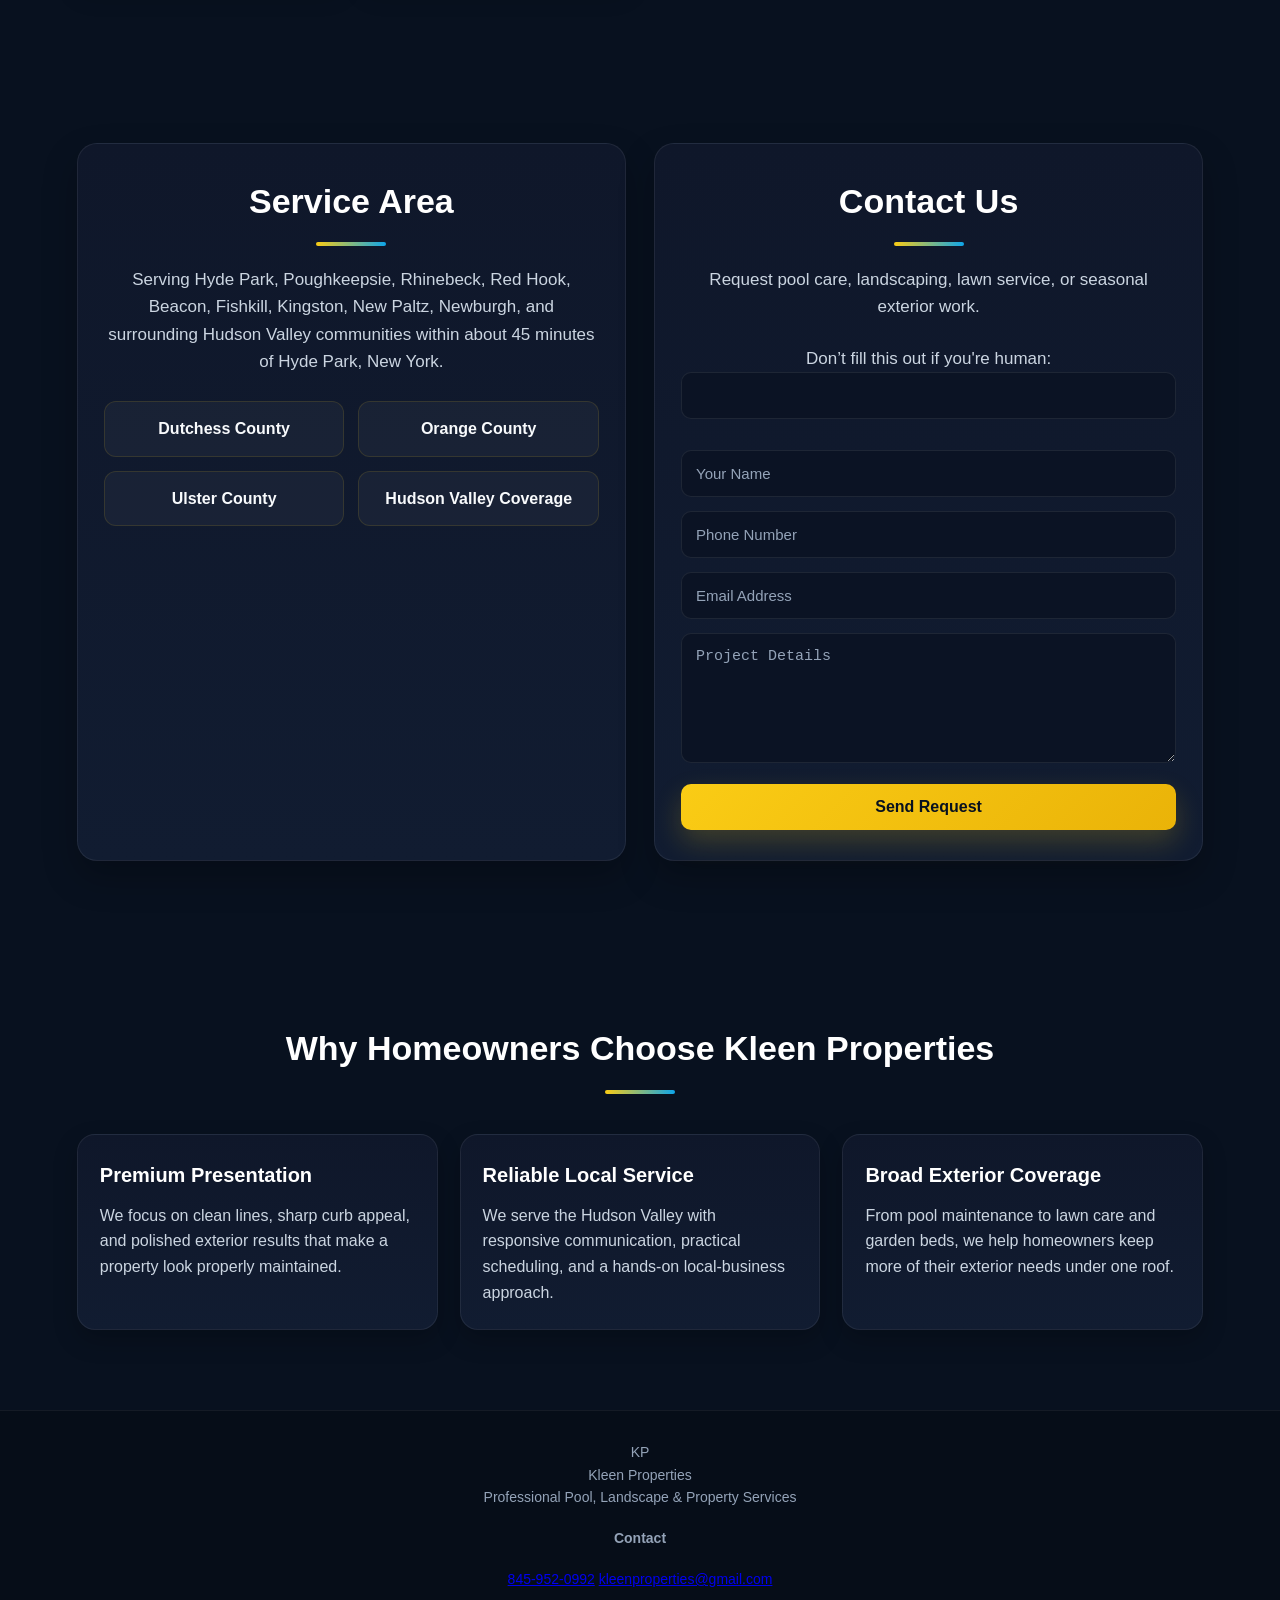
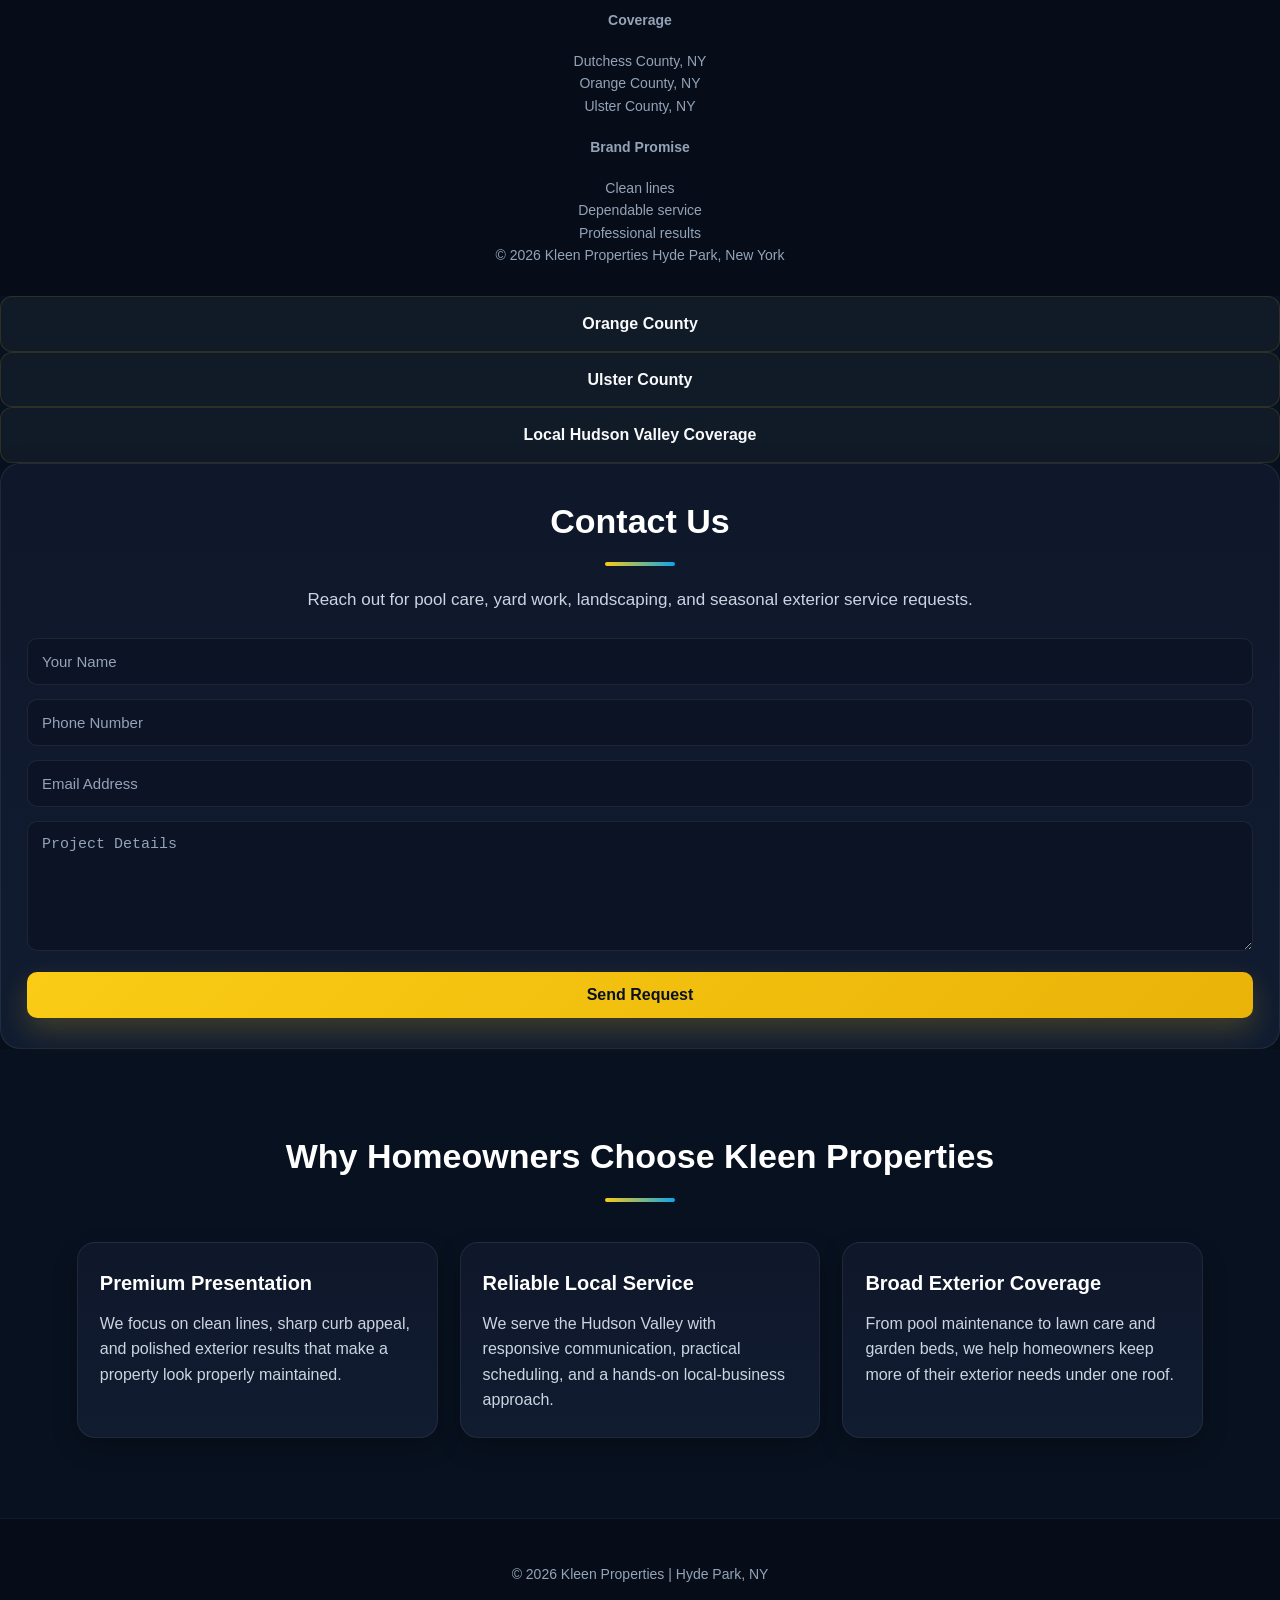
==== commit 351fec33: "Update index.html" ====
--- a/index.html
+++ b/index.html
@@ -5,7 +5,9 @@
   <meta name="viewport" content="width=device-width, initial-scale=1.0">
   <title>Kleen Properties | Pool & Property Services | Hyde Park NY</title>
   <meta name="description" content="Kleen Properties provides pool maintenance, lawn care, yard cleanup, landscaping and property services across Hyde Park, Dutchess County, Orange County and Ulster County NY. Call 845-952-0992.">
-  <meta name="keywords" content="Pool maintenance Hyde Park NY, landscaping Dutchess County, lawn care Hyde Park, pool opening service NY, yard cleanup Hudson Valley, property services Hyde Park NY">
+  <meta name="keywords" content="pool maintenance Hyde Park NY, landscaping Dutchess County, lawn care Hyde Park, pool opening service NY, yard cleanup Hudson Valley, property services Hyde Park NY">
+  <meta name="theme-color" content="#08111f">
+  <link rel="icon" type="image/png" href="favicon.png">
   <link rel="stylesheet" href="style.css">
 </head>
 <body>
@@ -20,8 +22,8 @@
     </div>
 
     <div class="contact">
-      <div>845-952-0992</div>
-      <div>kleenproperties@gmail.com</div>
+      <div><a href="tel:8459520992">845-952-0992</a></div>
+      <div><a href="mailto:kleenproperties@gmail.com">kleenproperties@gmail.com</a></div>
     </div>
   </header>
 
@@ -30,11 +32,19 @@
       <div class="eyebrow">Premium Exterior Property Care</div>
       <h1>Kleen Properties</h1>
       <p>Premium pool, landscaping, and exterior property services with clean lines, polished results, and dependable local workmanship.</p>
+
       <div class="hero-actions">
-        <a href="mailto:kleenproperties@gmail.com" class="btn">Request Service</a>
+        <a href="#contact" class="btn">Request Service</a>
         <a href="tel:8459520992" class="btn btn-secondary">Call 845-952-0992</a>
       </div>
     </div>
+  </section>
+
+  <section class="trust-strip">
+    <div class="trust-item">Local Hudson Valley Service</div>
+    <div class="trust-item">Pool • Landscape • Yard Work</div>
+    <div class="trust-item">Professional Presentation</div>
+    <div class="trust-item">Fast Direct Contact</div>
   </section>
 
   <section class="services">
@@ -64,6 +74,89 @@
         <div class="highlight-box">Dutchess County</div>
         <div class="highlight-box">Orange County</div>
         <div class="highlight-box">Ulster County</div>
+        <div class="highlight-box">Hudson Valley Coverage</div>
+      </div>
+    </div>
+
+    <div class="split-card" id="contact">
+      <h2>Contact Us</h2>
+      <p>Request pool care, landscaping, lawn service, or seasonal exterior work.</p>
+
+      <form name="contact" method="POST" data-netlify="true" netlify-honeypot="bot-field" action="/thank-you.html">
+        <input type="hidden" name="form-name" value="contact">
+        <p class="hidden-field">
+          <label>Don’t fill this out if you're human: <input name="bot-field"></label>
+        </p>
+
+        <input type="text" name="name" placeholder="Your Name" required>
+        <input type="text" name="phone" placeholder="Phone Number" required>
+        <input type="email" name="email" placeholder="Email Address">
+        <textarea name="details" placeholder="Project Details"></textarea>
+        <button type="submit">Send Request</button>
+      </form>
+    </div>
+  </section>
+
+  <section class="why-us">
+    <h2>Why Homeowners Choose Kleen Properties</h2>
+    <div class="why-grid">
+      <div class="why-card">
+        <h3>Premium Presentation</h3>
+        <p>We focus on clean lines, sharp curb appeal, and polished exterior results that make a property look properly maintained.</p>
+      </div>
+      <div class="why-card">
+        <h3>Reliable Local Service</h3>
+        <p>We serve the Hudson Valley with responsive communication, practical scheduling, and a hands-on local-business approach.</p>
+      </div>
+      <div class="why-card">
+        <h3>Broad Exterior Coverage</h3>
+        <p>From pool maintenance to lawn care and garden beds, we help homeowners keep more of their exterior needs under one roof.</p>
+      </div>
+    </div>
+  </section>
+
+  <footer>
+    <div class="footer-grid">
+      <div class="footer-brand">
+        <div class="footer-mark">KP</div>
+        <div>
+          <div class="footer-name">Kleen Properties</div>
+          <div class="footer-tag">Professional Pool, Landscape & Property Services</div>
+        </div>
+      </div>
+
+      <div class="footer-block">
+        <h4>Contact</h4>
+        <a href="tel:8459520992">845-952-0992</a>
+        <a href="mailto:kleenproperties@gmail.com">kleenproperties@gmail.com</a>
+      </div>
+
+      <div class="footer-block">
+        <h4>Coverage</h4>
+        <div>Dutchess County, NY</div>
+        <div>Orange County, NY</div>
+        <div>Ulster County, NY</div>
+      </div>
+
+      <div class="footer-block">
+        <h4>Brand Promise</h4>
+        <div>Clean lines</div>
+        <div>Dependable service</div>
+        <div>Professional results</div>
+      </div>
+    </div>
+
+    <div class="footer-bottom">
+      <span>© 2026 Kleen Properties</span>
+      <span>Hyde Park, New York</span>
+    </div>
+  </footer>
+
+  <a class="floating-call" href="tel:8459520992">Call Now</a>
+
+</body>
+</html>        <div class="highlight-box">Orange County</div>
+        <div class="highlight-box">Ulster County</div>
         <div class="highlight-box">Local Hudson Valley Coverage</div>
       </div>
     </div>
--- a/style.css
+++ b/style.css
@@ -35,34 +35,42 @@
   background: linear-gradient(90deg, rgba(250, 204, 21, 0.95), rgba(14, 165, 233, 0.35));
 }
 
-.logo {
+.brand {
   display: flex;
   align-items: center;
-  gap: 12px;
+  gap: 14px;
+}
+
+.brand-mark {
+  display: inline-flex;
+  align-items: center;
+  justify-content: center;
+  width: 48px;
+  height: 48px;
+  border-radius: 12px;
+  background: linear-gradient(135deg, #facc15, #d4a017);
+  color: #08111f;
+  font-weight: 800;
+  font-size: 20px;
+  box-shadow: 0 8px 20px rgba(250, 204, 21, 0.25);
+}
+
+.brand-text {
+  display: flex;
+  flex-direction: column;
+}
+
+.brand-name {
   font-size: 22px;
   font-weight: 700;
   letter-spacing: 0.5px;
   color: #ffffff;
 }
 
-.logo::before {
-  content: "KP";
-  display: inline-flex;
-  align-items: center;
-  justify-content: center;
-  width: 42px;
-  height: 42px;
-  border-radius: 10px;
-  background: linear-gradient(135deg, #facc15, #d4a017);
-  color: #08111f;
-  font-weight: 800;
-  box-shadow: 0 8px 20px rgba(250, 204, 21, 0.25);
-}
-
-.logo span {
-  font-weight: 400;
+.brand-tag {
+  font-size: 13px;
   color: #cbd5e1;
-  font-size: 14px;
+  letter-spacing: 0.3px;
 }
 
 .contact {
@@ -76,7 +84,7 @@
   text-align: center;
   padding: 140px 20px 130px;
   background:
-    linear-gradient(rgba(4, 10, 20, 0.65), rgba(4, 10, 20, 0.75)),
+    linear-gradient(rgba(4, 10, 20, 0.62), rgba(4, 10, 20, 0.78)),
     url("hero.jpg") center/cover no-repeat;
   color: white;
   overflow: hidden;
@@ -91,32 +99,60 @@
   pointer-events: none;
 }
 
+.hero-panel {
+  position: relative;
+  max-width: 760px;
+  margin: 0 auto;
+  padding: 34px 30px;
+  background: rgba(8, 17, 31, 0.56);
+  border: 1px solid rgba(255, 255, 255, 0.08);
+  border-radius: 22px;
+  backdrop-filter: blur(10px);
+  box-shadow: 0 18px 45px rgba(0, 0, 0, 0.28);
+}
+
+.eyebrow {
+  display: inline-block;
+  margin-bottom: 14px;
+  padding: 7px 14px;
+  border-radius: 999px;
+  background: rgba(250, 204, 21, 0.14);
+  border: 1px solid rgba(250, 204, 21, 0.28);
+  color: #fde68a;
+  font-size: 13px;
+  font-weight: 700;
+  letter-spacing: 0.5px;
+  text-transform: uppercase;
+}
+
 .hero h1,
 .hero p,
-.hero .btn {
+.hero .hero-actions {
   opacity: 0;
   transform: translateY(18px);
   animation: fadeUp 0.8s ease forwards;
 }
 
 .hero h1 {
-  position: relative;
   margin: 0 0 18px;
-  font-size: 44px;
+  font-size: 46px;
   font-weight: 800;
   letter-spacing: 0.3px;
 }
 
 .hero p {
-  position: relative;
-  max-width: 760px;
+  max-width: 700px;
   margin: 0 auto 30px;
   font-size: 19px;
   color: #e2e8f0;
   animation-delay: 0.18s;
 }
 
-.hero .btn {
+.hero-actions {
+  display: flex;
+  gap: 14px;
+  justify-content: center;
+  flex-wrap: wrap;
   animation-delay: 0.34s;
 }
 
@@ -129,7 +165,6 @@
 
 .btn {
   display: inline-block;
-  position: relative;
   padding: 14px 30px;
   background: linear-gradient(135deg, #facc15, #eab308);
   color: #08111f;
@@ -138,7 +173,7 @@
   font-weight: 700;
   letter-spacing: 0.2px;
   box-shadow: 0 12px 28px rgba(250, 204, 21, 0.22);
-  transition: transform 0.25s ease, box-shadow 0.25s ease;
+  transition: transform 0.25s ease, box-shadow 0.25s ease, background 0.25s ease;
 }
 
 .btn:hover {
@@ -146,19 +181,31 @@
   box-shadow: 0 16px 32px rgba(250, 204, 21, 0.3);
 }
 
+.btn-secondary {
+  background: rgba(255, 255, 255, 0.08);
+  color: #ffffff;
+  border: 1px solid rgba(255, 255, 255, 0.14);
+  box-shadow: none;
+}
+
+.btn-secondary:hover {
+  background: rgba(255, 255, 255, 0.14);
+  box-shadow: none;
+}
+
 section {
   padding: 80px 6%;
 }
 
 .services,
-.service-area,
-.contact-section {
+.split-section,
+.why-us {
   background: #08111f;
 }
 
 .services h2,
-.service-area h2,
-.contact-section h2 {
+.split-card h2,
+.why-us h2 {
   text-align: center;
   font-size: 34px;
   margin: 0 0 14px;
@@ -166,8 +213,8 @@
 }
 
 .services h2::after,
-.service-area h2::after,
-.contact-section h2::after {
+.split-card h2::after,
+.why-us h2::after {
   content: "";
   display: block;
   width: 70px;
@@ -175,6 +222,14 @@
   margin: 14px auto 0;
   border-radius: 999px;
   background: linear-gradient(90deg, #facc15, #0ea5e9);
+}
+
+.section-intro {
+  max-width: 760px;
+  margin: 18px auto 0;
+  text-align: center;
+  color: #cbd5e1;
+  font-size: 18px;
 }
 
 .services ul {
@@ -205,25 +260,46 @@
   box-shadow: 0 18px 36px rgba(0, 0, 0, 0.28);
 }
 
-.service-area {
-  text-align: center;
-}
-
-.service-area p {
-  max-width: 860px;
-  margin: 26px auto 0;
-  font-size: 18px;
+.split-section {
+  display: grid;
+  grid-template-columns: 1fr 1fr;
+  gap: 28px;
+}
+
+.split-card {
+  background: linear-gradient(180deg, #0f172a, #111c31);
+  border: 1px solid rgba(255, 255, 255, 0.07);
+  border-radius: 20px;
+  padding: 30px 26px;
+  box-shadow: 0 16px 34px rgba(0, 0, 0, 0.25);
+}
+
+.split-card p {
   color: #cbd5e1;
-}
-
-.contact-section form {
-  max-width: 560px;
-  margin: 36px auto 0;
-  background: linear-gradient(180deg, #0f172a, #111c31);
-  padding: 28px;
-  border-radius: 18px;
-  border: 1px solid rgba(255, 255, 255, 0.07);
-  box-shadow: 0 16px 34px rgba(0, 0, 0, 0.25);
+  font-size: 17px;
+  margin-top: 20px;
+  text-align: center;
+}
+
+.service-highlights {
+  margin-top: 26px;
+  display: grid;
+  grid-template-columns: repeat(2, 1fr);
+  gap: 14px;
+}
+
+.highlight-box {
+  padding: 14px 12px;
+  border-radius: 12px;
+  background: rgba(255, 255, 255, 0.04);
+  border: 1px solid rgba(250, 204, 21, 0.12);
+  color: #f8fafc;
+  text-align: center;
+  font-weight: 600;
+}
+
+form {
+  margin-top: 24px;
 }
 
 form input,
@@ -272,6 +348,37 @@
 form button:hover {
   transform: translateY(-2px);
   box-shadow: 0 16px 34px rgba(250, 204, 21, 0.28);
+}
+
+.why-us h2 {
+  text-align: center;
+}
+
+.why-grid {
+  margin-top: 40px;
+  display: grid;
+  grid-template-columns: repeat(3, 1fr);
+  gap: 22px;
+}
+
+.why-card {
+  background: linear-gradient(180deg, #0f172a, #111c31);
+  border: 1px solid rgba(255, 255, 255, 0.07);
+  border-radius: 18px;
+  padding: 24px 22px;
+  box-shadow: 0 10px 24px rgba(0, 0, 0, 0.22);
+}
+
+.why-card h3 {
+  margin-top: 0;
+  margin-bottom: 12px;
+  color: #ffffff;
+  font-size: 20px;
+}
+
+.why-card p {
+  margin: 0;
+  color: #cbd5e1;
 }
 
 footer {
@@ -306,6 +413,13 @@
   transform: translateY(-2px);
 }
 
+@media (max-width: 980px) {
+  .split-section,
+  .why-grid {
+    grid-template-columns: 1fr;
+  }
+}
+
 @media (max-width: 768px) {
   header {
     flex-direction: column;
@@ -322,6 +436,319 @@
     padding: 95px 18px 85px;
   }
 
+  .hero-panel {
+    padding: 24px 20px;
+  }
+
+  .hero h1 {
+    font-size: 34px;
+  }
+
+  .hero p {
+    font-size: 17px;
+  }
+
+  .services h2,
+  .split-card h2,
+  .why-us h2 {
+    font-size: 28px;
+  }
+
+  .service-highlights {
+    grid-template-columns: 1fr;
+  }
+
+  .floating-call {
+    display: inline-flex;
+  }
+}
+.logo {
+  display: flex;
+  align-items: center;
+  gap: 12px;
+  font-size: 22px;
+  font-weight: 700;
+  letter-spacing: 0.5px;
+  color: #ffffff;
+}
+
+.logo::before {
+  content: "KP";
+  display: inline-flex;
+  align-items: center;
+  justify-content: center;
+  width: 42px;
+  height: 42px;
+  border-radius: 10px;
+  background: linear-gradient(135deg, #facc15, #d4a017);
+  color: #08111f;
+  font-weight: 800;
+  box-shadow: 0 8px 20px rgba(250, 204, 21, 0.25);
+}
+
+.logo span {
+  font-weight: 400;
+  color: #cbd5e1;
+  font-size: 14px;
+}
+
+.contact {
+  font-size: 14px;
+  color: #dbeafe;
+  text-align: right;
+}
+
+.hero {
+  position: relative;
+  text-align: center;
+  padding: 140px 20px 130px;
+  background:
+    linear-gradient(rgba(4, 10, 20, 0.65), rgba(4, 10, 20, 0.75)),
+    url("hero.jpg") center/cover no-repeat;
+  color: white;
+  overflow: hidden;
+}
+
+.hero::after {
+  content: "";
+  position: absolute;
+  inset: auto -10% -80px -10%;
+  height: 180px;
+  background: radial-gradient(circle at center, rgba(250, 204, 21, 0.14), transparent 60%);
+  pointer-events: none;
+}
+
+.hero h1,
+.hero p,
+.hero .btn {
+  opacity: 0;
+  transform: translateY(18px);
+  animation: fadeUp 0.8s ease forwards;
+}
+
+.hero h1 {
+  position: relative;
+  margin: 0 0 18px;
+  font-size: 44px;
+  font-weight: 800;
+  letter-spacing: 0.3px;
+}
+
+.hero p {
+  position: relative;
+  max-width: 760px;
+  margin: 0 auto 30px;
+  font-size: 19px;
+  color: #e2e8f0;
+  animation-delay: 0.18s;
+}
+
+.hero .btn {
+  animation-delay: 0.34s;
+}
+
+@keyframes fadeUp {
+  to {
+    opacity: 1;
+    transform: translateY(0);
+  }
+}
+
+.btn {
+  display: inline-block;
+  position: relative;
+  padding: 14px 30px;
+  background: linear-gradient(135deg, #facc15, #eab308);
+  color: #08111f;
+  text-decoration: none;
+  border-radius: 10px;
+  font-weight: 700;
+  letter-spacing: 0.2px;
+  box-shadow: 0 12px 28px rgba(250, 204, 21, 0.22);
+  transition: transform 0.25s ease, box-shadow 0.25s ease;
+}
+
+.btn:hover {
+  transform: translateY(-2px);
+  box-shadow: 0 16px 32px rgba(250, 204, 21, 0.3);
+}
+
+section {
+  padding: 80px 6%;
+}
+
+.services,
+.service-area,
+.contact-section {
+  background: #08111f;
+}
+
+.services h2,
+.service-area h2,
+.contact-section h2 {
+  text-align: center;
+  font-size: 34px;
+  margin: 0 0 14px;
+  color: #ffffff;
+}
+
+.services h2::after,
+.service-area h2::after,
+.contact-section h2::after {
+  content: "";
+  display: block;
+  width: 70px;
+  height: 4px;
+  margin: 14px auto 0;
+  border-radius: 999px;
+  background: linear-gradient(90deg, #facc15, #0ea5e9);
+}
+
+.services ul {
+  list-style: none;
+  padding: 0;
+  margin: 40px 0 0;
+  display: grid;
+  grid-template-columns: repeat(auto-fit, minmax(230px, 1fr));
+  gap: 22px;
+}
+
+.services li {
+  background: linear-gradient(180deg, #0f172a, #111c31);
+  border: 1px solid rgba(255, 255, 255, 0.07);
+  border-radius: 16px;
+  padding: 24px 20px;
+  color: #e5e7eb;
+  font-size: 17px;
+  font-weight: 600;
+  text-align: left;
+  box-shadow: 0 10px 24px rgba(0, 0, 0, 0.22);
+  transition: transform 0.25s ease, border-color 0.25s ease, box-shadow 0.25s ease;
+}
+
+.services li:hover {
+  transform: translateY(-4px);
+  border-color: rgba(250, 204, 21, 0.35);
+  box-shadow: 0 18px 36px rgba(0, 0, 0, 0.28);
+}
+
+.service-area {
+  text-align: center;
+}
+
+.service-area p {
+  max-width: 860px;
+  margin: 26px auto 0;
+  font-size: 18px;
+  color: #cbd5e1;
+}
+
+.contact-section form {
+  max-width: 560px;
+  margin: 36px auto 0;
+  background: linear-gradient(180deg, #0f172a, #111c31);
+  padding: 28px;
+  border-radius: 18px;
+  border: 1px solid rgba(255, 255, 255, 0.07);
+  box-shadow: 0 16px 34px rgba(0, 0, 0, 0.25);
+}
+
+form input,
+form textarea {
+  width: 100%;
+  margin-bottom: 14px;
+  padding: 14px 14px;
+  border-radius: 10px;
+  border: 1px solid rgba(255, 255, 255, 0.08);
+  background: #0b1324;
+  color: #ffffff;
+  font-size: 15px;
+  outline: none;
+}
+
+form input::placeholder,
+form textarea::placeholder {
+  color: #94a3b8;
+}
+
+form input:focus,
+form textarea:focus {
+  border-color: rgba(14, 165, 233, 0.7);
+  box-shadow: 0 0 0 3px rgba(14, 165, 233, 0.12);
+}
+
+form textarea {
+  min-height: 130px;
+  resize: vertical;
+}
+
+form button {
+  width: 100%;
+  padding: 14px;
+  border: none;
+  border-radius: 10px;
+  background: linear-gradient(135deg, #facc15, #eab308);
+  color: #08111f;
+  font-size: 16px;
+  font-weight: 800;
+  cursor: pointer;
+  box-shadow: 0 12px 28px rgba(250, 204, 21, 0.2);
+  transition: transform 0.25s ease, box-shadow 0.25s ease;
+}
+
+form button:hover {
+  transform: translateY(-2px);
+  box-shadow: 0 16px 34px rgba(250, 204, 21, 0.28);
+}
+
+footer {
+  text-align: center;
+  padding: 30px 20px;
+  background: #060d18;
+  color: #94a3b8;
+  font-size: 14px;
+  border-top: 1px solid rgba(255, 255, 255, 0.06);
+}
+
+.floating-call {
+  position: fixed;
+  right: 16px;
+  bottom: 18px;
+  display: none;
+  align-items: center;
+  justify-content: center;
+  gap: 8px;
+  padding: 14px 18px;
+  border-radius: 999px;
+  background: linear-gradient(135deg, #facc15, #eab308);
+  color: #08111f;
+  text-decoration: none;
+  font-weight: 800;
+  font-size: 15px;
+  box-shadow: 0 14px 30px rgba(0, 0, 0, 0.35);
+  border: 1px solid rgba(255, 255, 255, 0.18);
+}
+
+.floating-call:hover {
+  transform: translateY(-2px);
+}
+
+@media (max-width: 768px) {
+  header {
+    flex-direction: column;
+    align-items: flex-start;
+    padding: 18px 5%;
+  }
+
+  .contact {
+    text-align: left;
+    font-size: 13px;
+  }
+
+  .hero {
+    padding: 95px 18px 85px;
+  }
+
   .hero h1 {
     font-size: 34px;
   }
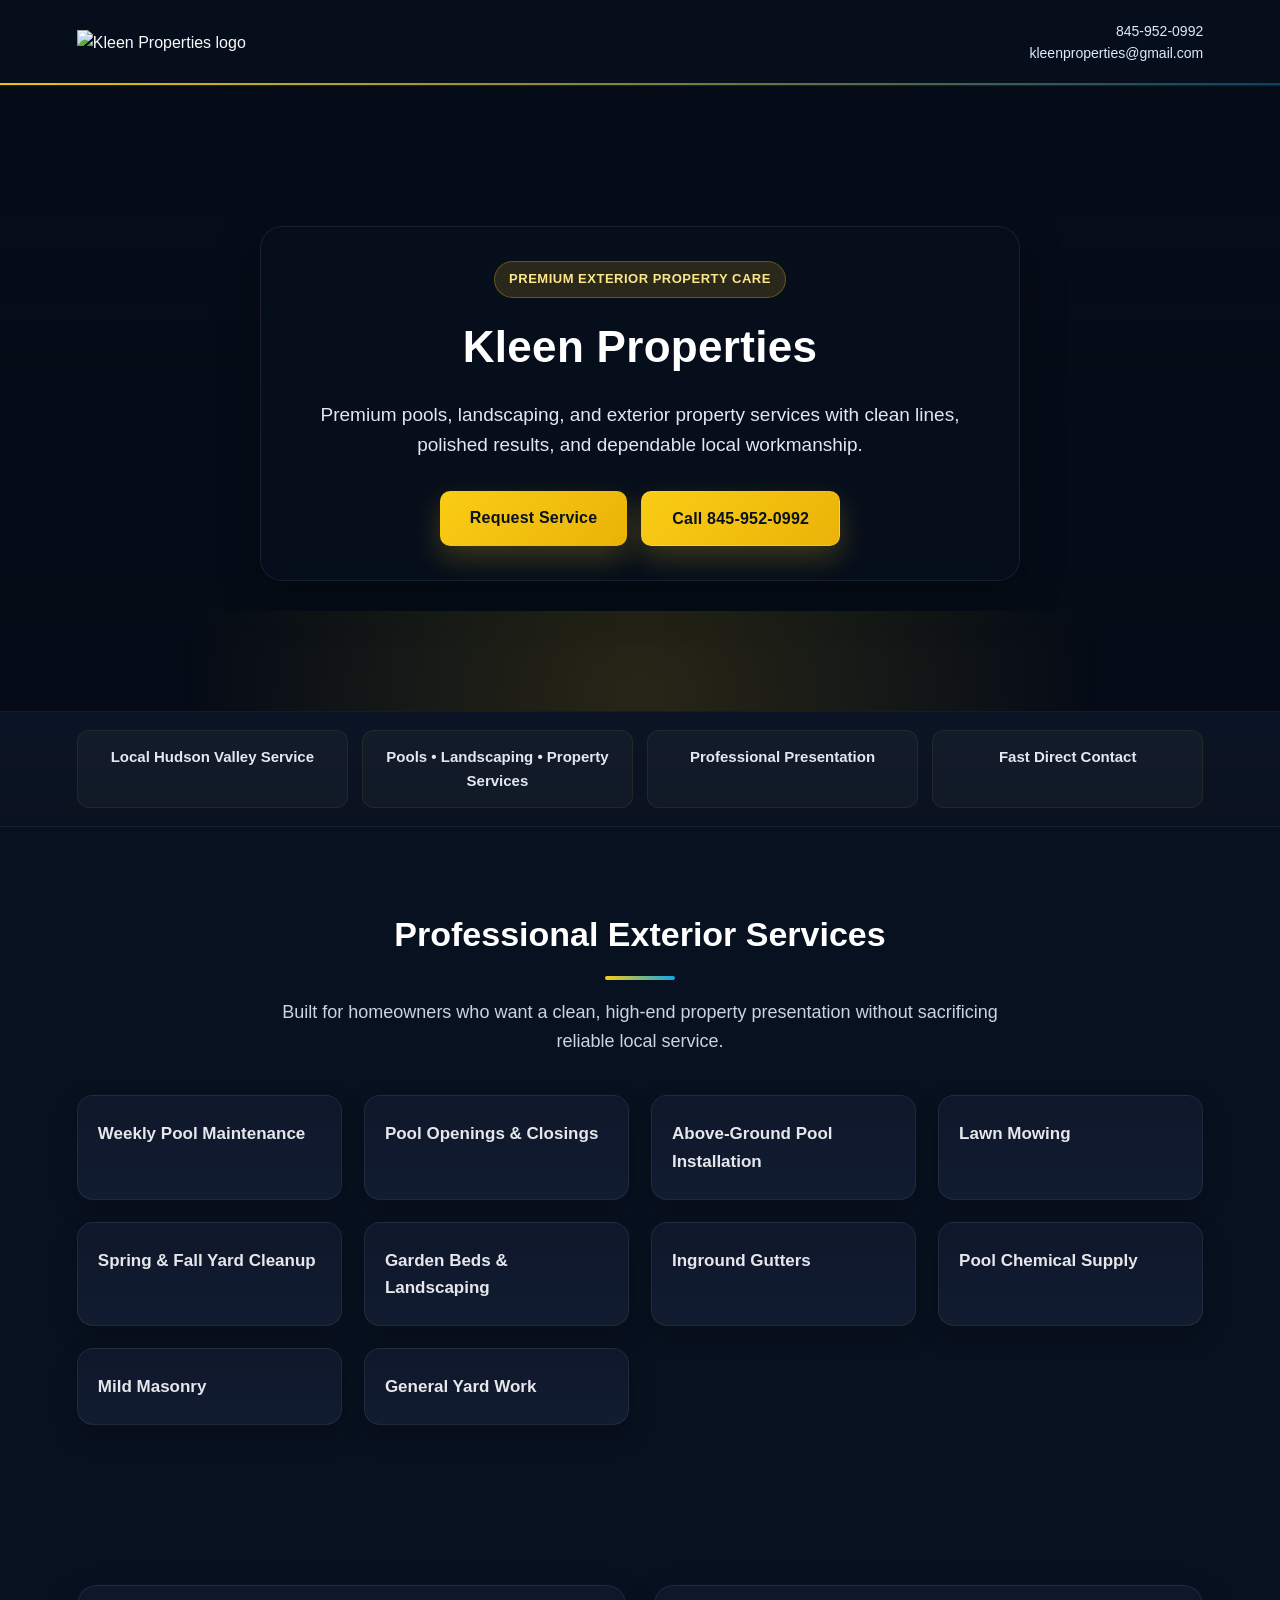
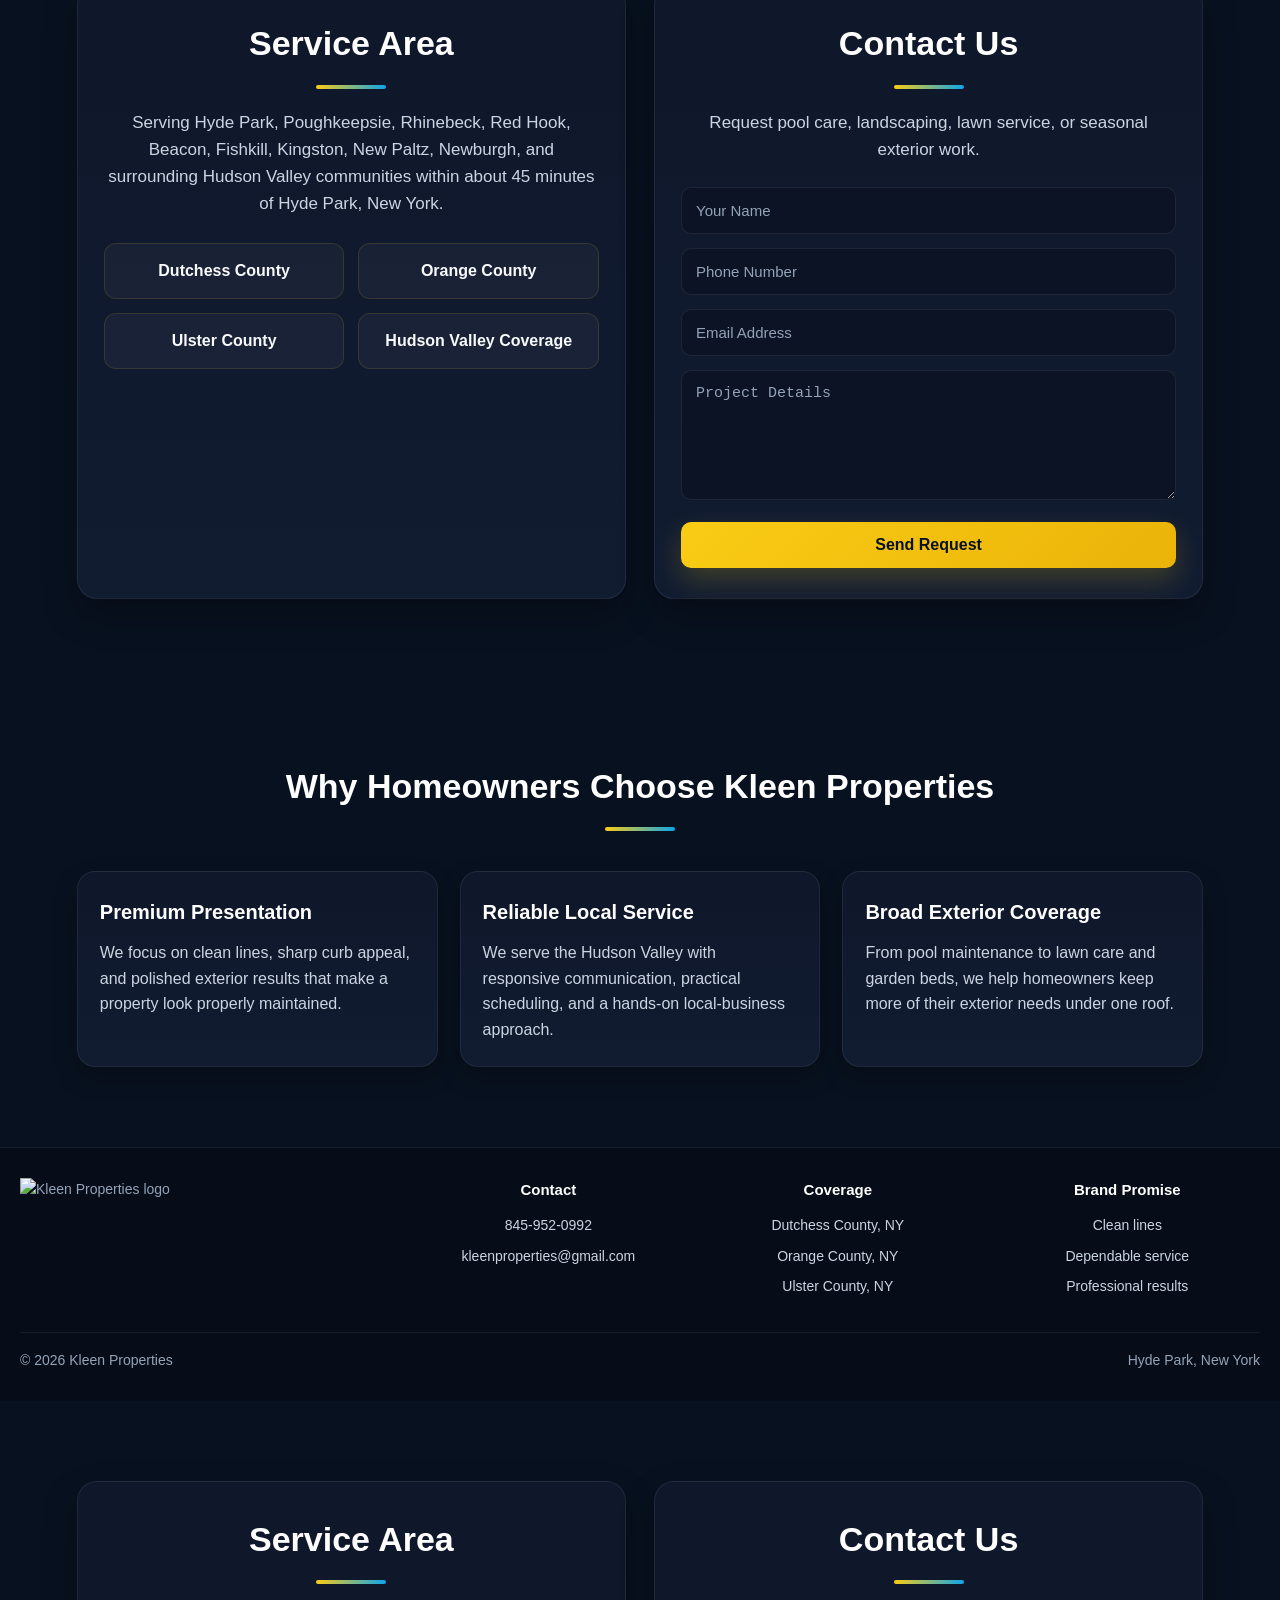
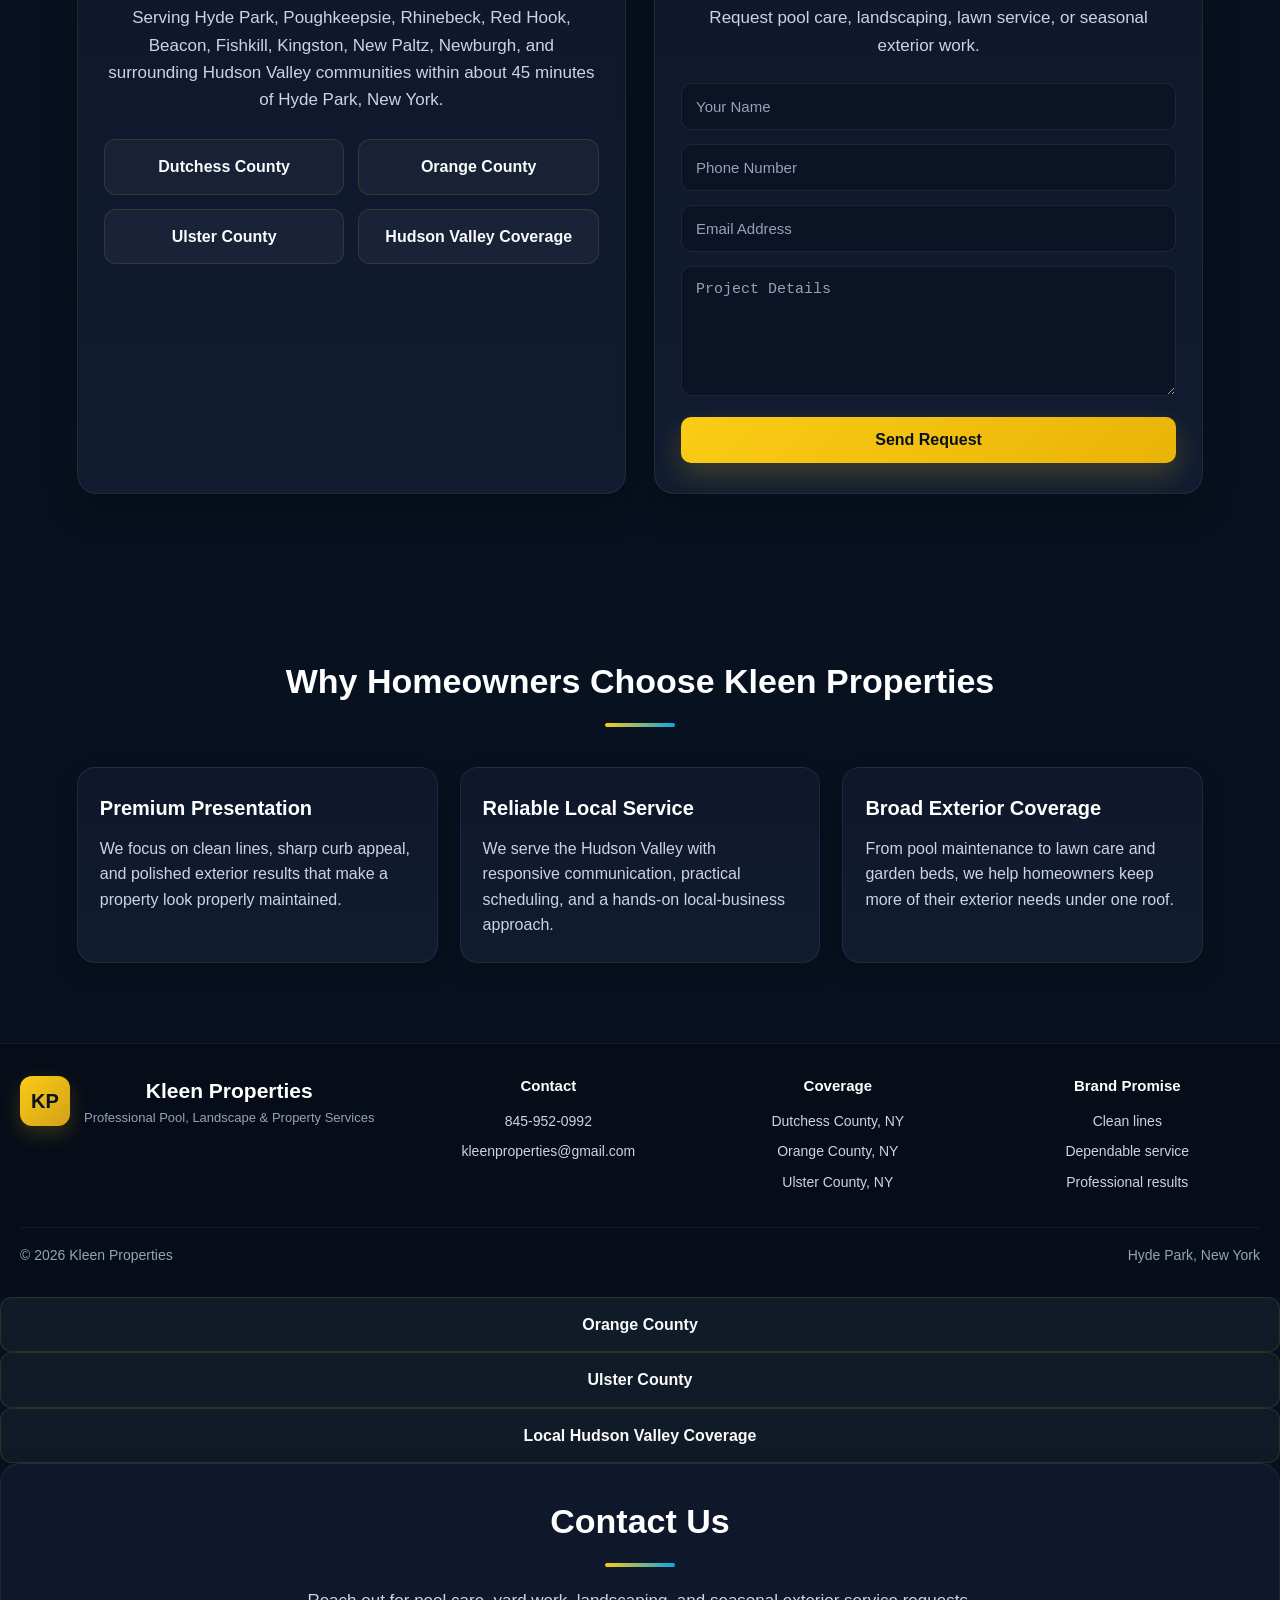
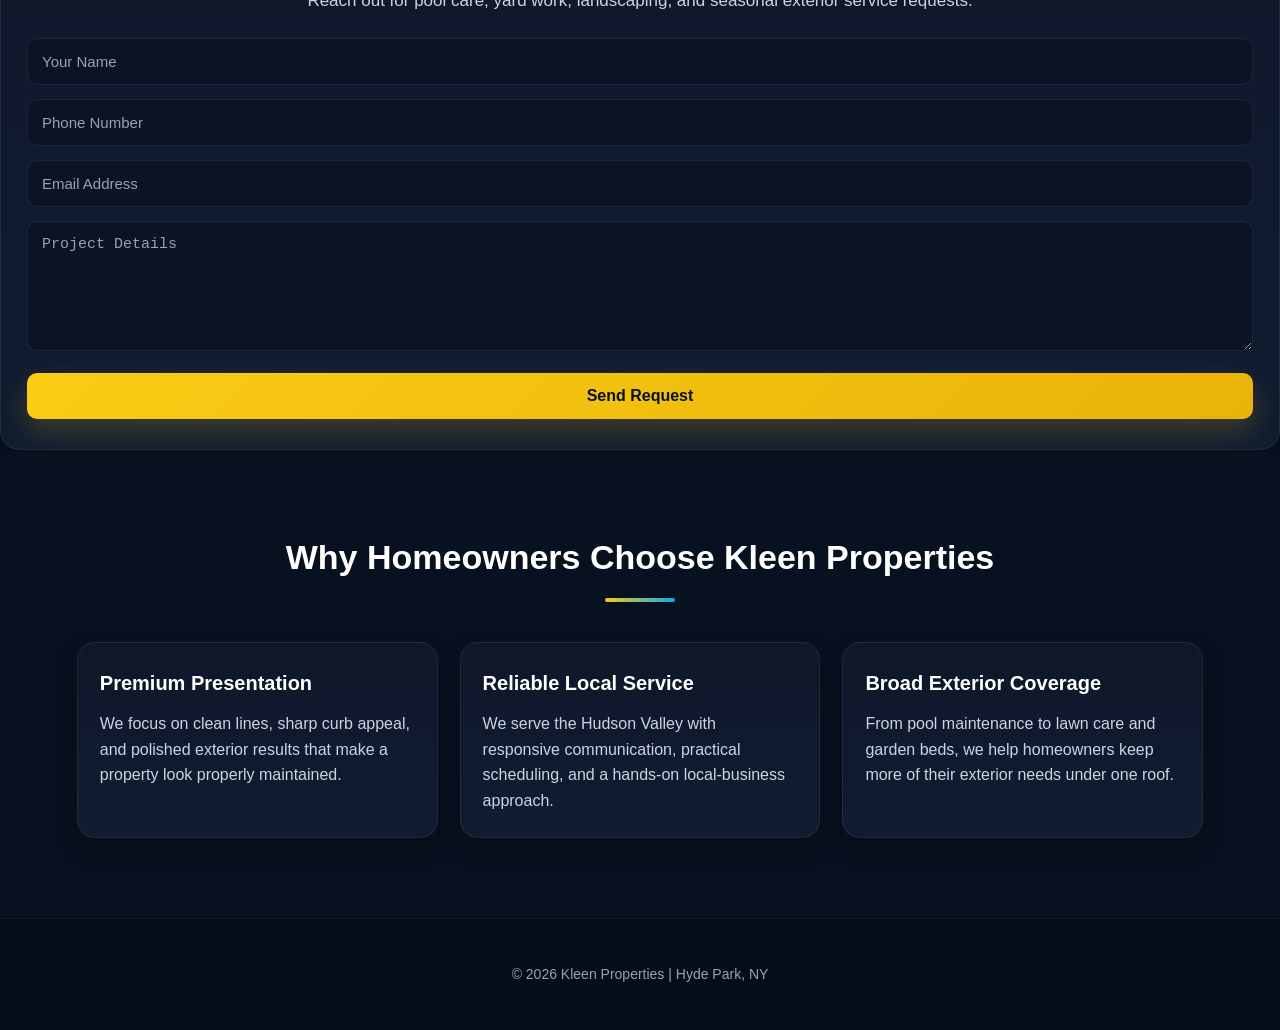
==== commit ec44ed8d: "Update index.html" ====
--- a/index.html
+++ b/index.html
@@ -3,22 +3,31 @@
 <head>
   <meta charset="UTF-8">
   <meta name="viewport" content="width=device-width, initial-scale=1.0">
-  <title>Kleen Properties | Pool & Property Services | Hyde Park NY</title>
-  <meta name="description" content="Kleen Properties provides pool maintenance, lawn care, yard cleanup, landscaping and property services across Hyde Park, Dutchess County, Orange County and Ulster County NY. Call 845-952-0992.">
-  <meta name="keywords" content="pool maintenance Hyde Park NY, landscaping Dutchess County, lawn care Hyde Park, pool opening service NY, yard cleanup Hudson Valley, property services Hyde Park NY">
+  <title>Kleen Properties | Pools, Landscaping & Property Services | Hyde Park NY</title>
+
+  <meta name="description" content="Kleen Properties provides pools, landscaping, lawn care, yard cleanup, and exterior property services across Hyde Park, Dutchess County, Orange County, and Ulster County NY. Call 845-952-0992.">
+  <meta name="keywords" content="pools Hyde Park NY, landscaping Dutchess County, lawn care Hyde Park, pool opening service NY, yard cleanup Hudson Valley, property services Hyde Park NY">
   <meta name="theme-color" content="#08111f">
+
+  <meta property="og:title" content="Kleen Properties | Pools, Landscaping & Property Services">
+  <meta property="og:description" content="Premium pools, landscaping, and exterior property services with clean lines, polished results, and dependable local workmanship.">
+  <meta property="og:type" content="website">
+  <meta property="og:image" content="logo.png">
+
+  <meta name="twitter:card" content="summary_large_image">
+  <meta name="twitter:title" content="Kleen Properties | Pools, Landscaping & Property Services">
+  <meta name="twitter:description" content="Premium pools, landscaping, and exterior property services with clean lines, polished results, and dependable local workmanship.">
+  <meta name="twitter:image" content="logo.png">
+
   <link rel="icon" type="image/png" href="favicon.png">
+  <link rel="apple-touch-icon" href="favicon.png">
   <link rel="stylesheet" href="style.css">
 </head>
 <body>
 
   <header>
     <div class="brand">
-      <div class="brand-mark">KP</div>
-      <div class="brand-text">
-        <div class="brand-name">Kleen Properties</div>
-        <div class="brand-tag">Pool • Landscape • Property Services</div>
-      </div>
+      <img src="logo.png" alt="Kleen Properties logo" class="site-logo">
     </div>
 
     <div class="contact">
@@ -31,7 +40,7 @@
     <div class="hero-panel">
       <div class="eyebrow">Premium Exterior Property Care</div>
       <h1>Kleen Properties</h1>
-      <p>Premium pool, landscaping, and exterior property services with clean lines, polished results, and dependable local workmanship.</p>
+      <p>Premium pools, landscaping, and exterior property services with clean lines, polished results, and dependable local workmanship.</p>
 
       <div class="hero-actions">
         <a href="#contact" class="btn">Request Service</a>
@@ -42,7 +51,7 @@
 
   <section class="trust-strip">
     <div class="trust-item">Local Hudson Valley Service</div>
-    <div class="trust-item">Pool • Landscape • Yard Work</div>
+    <div class="trust-item">Pools • Landscaping • Property Services</div>
     <div class="trust-item">Professional Presentation</div>
     <div class="trust-item">Fast Direct Contact</div>
   </section>
@@ -118,6 +127,95 @@
   <footer>
     <div class="footer-grid">
       <div class="footer-brand">
+        <img src="logo.png" alt="Kleen Properties logo" class="footer-logo">
+      </div>
+
+      <div class="footer-block">
+        <h4>Contact</h4>
+        <a href="tel:8459520992">845-952-0992</a>
+        <a href="mailto:kleenproperties@gmail.com">kleenproperties@gmail.com</a>
+      </div>
+
+      <div class="footer-block">
+        <h4>Coverage</h4>
+        <div>Dutchess County, NY</div>
+        <div>Orange County, NY</div>
+        <div>Ulster County, NY</div>
+      </div>
+
+      <div class="footer-block">
+        <h4>Brand Promise</h4>
+        <div>Clean lines</div>
+        <div>Dependable service</div>
+        <div>Professional results</div>
+      </div>
+    </div>
+
+    <div class="footer-bottom">
+      <span>© 2026 Kleen Properties</span>
+      <span>Hyde Park, New York</span>
+    </div>
+  </footer>
+
+  <a class="floating-call" href="tel:8459520992">Call Now</a>
+
+</body>
+</html>    </ul>
+  </section>
+
+  <section class="split-section">
+    <div class="split-card">
+      <h2>Service Area</h2>
+      <p>Serving Hyde Park, Poughkeepsie, Rhinebeck, Red Hook, Beacon, Fishkill, Kingston, New Paltz, Newburgh, and surrounding Hudson Valley communities within about 45 minutes of Hyde Park, New York.</p>
+
+      <div class="service-highlights">
+        <div class="highlight-box">Dutchess County</div>
+        <div class="highlight-box">Orange County</div>
+        <div class="highlight-box">Ulster County</div>
+        <div class="highlight-box">Hudson Valley Coverage</div>
+      </div>
+    </div>
+
+    <div class="split-card" id="contact">
+      <h2>Contact Us</h2>
+      <p>Request pool care, landscaping, lawn service, or seasonal exterior work.</p>
+
+      <form name="contact" method="POST" data-netlify="true" netlify-honeypot="bot-field" action="/thank-you.html">
+        <input type="hidden" name="form-name" value="contact">
+        <p class="hidden-field">
+          <label>Don’t fill this out if you're human: <input name="bot-field"></label>
+        </p>
+
+        <input type="text" name="name" placeholder="Your Name" required>
+        <input type="text" name="phone" placeholder="Phone Number" required>
+        <input type="email" name="email" placeholder="Email Address">
+        <textarea name="details" placeholder="Project Details"></textarea>
+        <button type="submit">Send Request</button>
+      </form>
+    </div>
+  </section>
+
+  <section class="why-us">
+    <h2>Why Homeowners Choose Kleen Properties</h2>
+    <div class="why-grid">
+      <div class="why-card">
+        <h3>Premium Presentation</h3>
+        <p>We focus on clean lines, sharp curb appeal, and polished exterior results that make a property look properly maintained.</p>
+      </div>
+      <div class="why-card">
+        <h3>Reliable Local Service</h3>
+        <p>We serve the Hudson Valley with responsive communication, practical scheduling, and a hands-on local-business approach.</p>
+      </div>
+      <div class="why-card">
+        <h3>Broad Exterior Coverage</h3>
+        <p>From pool maintenance to lawn care and garden beds, we help homeowners keep more of their exterior needs under one roof.</p>
+      </div>
+    </div>
+  </section>
+
+  <footer>
+    <div class="footer-grid">
+      <div class="footer-brand">
         <div class="footer-mark">KP</div>
         <div>
           <div class="footer-name">Kleen Properties</div>
--- a/style.css
+++ b/style.css
@@ -8,6 +8,11 @@
 
 * {
   box-sizing: border-box;
+}
+
+a {
+  color: inherit;
+  text-decoration: none;
 }
 
 header {
@@ -79,10 +84,14 @@
   text-align: right;
 }
 
+.contact a:hover {
+  color: #facc15;
+}
+
 .hero {
   position: relative;
   text-align: center;
-  padding: 140px 20px 130px;
+  padding: 140px 20px 115px;
   background:
     linear-gradient(rgba(4, 10, 20, 0.62), rgba(4, 10, 20, 0.78)),
     url("hero.jpg") center/cover no-repeat;
@@ -193,6 +202,27 @@
   box-shadow: none;
 }
 
+.trust-strip {
+  display: grid;
+  grid-template-columns: repeat(4, 1fr);
+  gap: 14px;
+  padding: 18px 6%;
+  background: linear-gradient(180deg, #0c1525, #0a1220);
+  border-top: 1px solid rgba(255, 255, 255, 0.04);
+  border-bottom: 1px solid rgba(255, 255, 255, 0.06);
+}
+
+.trust-item {
+  text-align: center;
+  padding: 14px 12px;
+  border-radius: 12px;
+  background: rgba(255, 255, 255, 0.03);
+  border: 1px solid rgba(250, 204, 21, 0.08);
+  color: #e2e8f0;
+  font-weight: 600;
+  font-size: 15px;
+}
+
 section {
   padding: 80px 6%;
 }
@@ -300,6 +330,10 @@
 
 form {
   margin-top: 24px;
+}
+
+.hidden-field {
+  display: none;
 }
 
 form input,
@@ -350,10 +384,6 @@
   box-shadow: 0 16px 34px rgba(250, 204, 21, 0.28);
 }
 
-.why-us h2 {
-  text-align: center;
-}
-
 .why-grid {
   margin-top: 40px;
   display: grid;
@@ -382,12 +412,78 @@
 }
 
 footer {
-  text-align: center;
-  padding: 30px 20px;
+  padding: 34px 6% 22px;
   background: #060d18;
+  color: #cbd5e1;
+  border-top: 1px solid rgba(255, 255, 255, 0.06);
+}
+
+.footer-grid {
+  display: grid;
+  grid-template-columns: 1.4fr 1fr 1fr 1fr;
+  gap: 24px;
+  align-items: start;
+}
+
+.footer-brand {
+  display: flex;
+  gap: 14px;
+  align-items: center;
+}
+
+.footer-mark {
+  display: inline-flex;
+  align-items: center;
+  justify-content: center;
+  width: 50px;
+  height: 50px;
+  border-radius: 12px;
+  background: linear-gradient(135deg, #facc15, #d4a017);
+  color: #08111f;
+  font-weight: 800;
+  font-size: 20px;
+  box-shadow: 0 8px 20px rgba(250, 204, 21, 0.18);
+}
+
+.footer-name {
+  font-size: 21px;
+  font-weight: 700;
+  color: #ffffff;
+}
+
+.footer-tag {
+  font-size: 13px;
   color: #94a3b8;
+}
+
+.footer-block h4 {
+  margin-top: 0;
+  margin-bottom: 12px;
+  color: #ffffff;
+  font-size: 15px;
+}
+
+.footer-block a,
+.footer-block div {
+  display: block;
+  margin-bottom: 8px;
+  color: #cbd5e1;
+}
+
+.footer-block a:hover {
+  color: #facc15;
+}
+
+.footer-bottom {
+  margin-top: 26px;
+  padding-top: 16px;
+  border-top: 1px solid rgba(255, 255, 255, 0.06);
+  display: flex;
+  justify-content: space-between;
+  gap: 16px;
+  flex-wrap: wrap;
   font-size: 14px;
-  border-top: 1px solid rgba(255, 255, 255, 0.06);
+  color: #94a3b8;
 }
 
 .floating-call {
@@ -415,7 +511,9 @@
 
 @media (max-width: 980px) {
   .split-section,
-  .why-grid {
+  .why-grid,
+  .footer-grid,
+  .trust-strip {
     grid-template-columns: 1fr;
   }
 }
@@ -461,35 +559,47 @@
   .floating-call {
     display: inline-flex;
   }
-}
-.logo {
+
+  .footer-bottom {
+    flex-direction: column;
+  }
+}
+.brand {
   display: flex;
   align-items: center;
-  gap: 12px;
+  gap: 14px;
+}
+
+.brand-mark {
+  display: inline-flex;
+  align-items: center;
+  justify-content: center;
+  width: 48px;
+  height: 48px;
+  border-radius: 12px;
+  background: linear-gradient(135deg, #facc15, #d4a017);
+  color: #08111f;
+  font-weight: 800;
+  font-size: 20px;
+  box-shadow: 0 8px 20px rgba(250, 204, 21, 0.25);
+}
+
+.brand-text {
+  display: flex;
+  flex-direction: column;
+}
+
+.brand-name {
   font-size: 22px;
   font-weight: 700;
   letter-spacing: 0.5px;
   color: #ffffff;
 }
 
-.logo::before {
-  content: "KP";
-  display: inline-flex;
-  align-items: center;
-  justify-content: center;
-  width: 42px;
-  height: 42px;
-  border-radius: 10px;
-  background: linear-gradient(135deg, #facc15, #d4a017);
-  color: #08111f;
-  font-weight: 800;
-  box-shadow: 0 8px 20px rgba(250, 204, 21, 0.25);
-}
-
-.logo span {
-  font-weight: 400;
+.brand-tag {
+  font-size: 13px;
   color: #cbd5e1;
-  font-size: 14px;
+  letter-spacing: 0.3px;
 }
 
 .contact {
@@ -503,7 +613,7 @@
   text-align: center;
   padding: 140px 20px 130px;
   background:
-    linear-gradient(rgba(4, 10, 20, 0.65), rgba(4, 10, 20, 0.75)),
+    linear-gradient(rgba(4, 10, 20, 0.62), rgba(4, 10, 20, 0.78)),
     url("hero.jpg") center/cover no-repeat;
   color: white;
   overflow: hidden;
@@ -518,32 +628,60 @@
   pointer-events: none;
 }
 
+.hero-panel {
+  position: relative;
+  max-width: 760px;
+  margin: 0 auto;
+  padding: 34px 30px;
+  background: rgba(8, 17, 31, 0.56);
+  border: 1px solid rgba(255, 255, 255, 0.08);
+  border-radius: 22px;
+  backdrop-filter: blur(10px);
+  box-shadow: 0 18px 45px rgba(0, 0, 0, 0.28);
+}
+
+.eyebrow {
+  display: inline-block;
+  margin-bottom: 14px;
+  padding: 7px 14px;
+  border-radius: 999px;
+  background: rgba(250, 204, 21, 0.14);
+  border: 1px solid rgba(250, 204, 21, 0.28);
+  color: #fde68a;
+  font-size: 13px;
+  font-weight: 700;
+  letter-spacing: 0.5px;
+  text-transform: uppercase;
+}
+
 .hero h1,
 .hero p,
-.hero .btn {
+.hero .hero-actions {
   opacity: 0;
   transform: translateY(18px);
   animation: fadeUp 0.8s ease forwards;
 }
 
 .hero h1 {
-  position: relative;
   margin: 0 0 18px;
-  font-size: 44px;
+  font-size: 46px;
   font-weight: 800;
   letter-spacing: 0.3px;
 }
 
 .hero p {
-  position: relative;
-  max-width: 760px;
+  max-width: 700px;
   margin: 0 auto 30px;
   font-size: 19px;
   color: #e2e8f0;
   animation-delay: 0.18s;
 }
 
-.hero .btn {
+.hero-actions {
+  display: flex;
+  gap: 14px;
+  justify-content: center;
+  flex-wrap: wrap;
   animation-delay: 0.34s;
 }
 
@@ -556,7 +694,6 @@
 
 .btn {
   display: inline-block;
-  position: relative;
   padding: 14px 30px;
   background: linear-gradient(135deg, #facc15, #eab308);
   color: #08111f;
@@ -565,7 +702,7 @@
   font-weight: 700;
   letter-spacing: 0.2px;
   box-shadow: 0 12px 28px rgba(250, 204, 21, 0.22);
-  transition: transform 0.25s ease, box-shadow 0.25s ease;
+  transition: transform 0.25s ease, box-shadow 0.25s ease, background 0.25s ease;
 }
 
 .btn:hover {
@@ -573,19 +710,31 @@
   box-shadow: 0 16px 32px rgba(250, 204, 21, 0.3);
 }
 
+.btn-secondary {
+  background: rgba(255, 255, 255, 0.08);
+  color: #ffffff;
+  border: 1px solid rgba(255, 255, 255, 0.14);
+  box-shadow: none;
+}
+
+.btn-secondary:hover {
+  background: rgba(255, 255, 255, 0.14);
+  box-shadow: none;
+}
+
 section {
   padding: 80px 6%;
 }
 
 .services,
-.service-area,
-.contact-section {
+.split-section,
+.why-us {
   background: #08111f;
 }
 
 .services h2,
-.service-area h2,
-.contact-section h2 {
+.split-card h2,
+.why-us h2 {
   text-align: center;
   font-size: 34px;
   margin: 0 0 14px;
@@ -593,8 +742,8 @@
 }
 
 .services h2::after,
-.service-area h2::after,
-.contact-section h2::after {
+.split-card h2::after,
+.why-us h2::after {
   content: "";
   display: block;
   width: 70px;
@@ -602,6 +751,14 @@
   margin: 14px auto 0;
   border-radius: 999px;
   background: linear-gradient(90deg, #facc15, #0ea5e9);
+}
+
+.section-intro {
+  max-width: 760px;
+  margin: 18px auto 0;
+  text-align: center;
+  color: #cbd5e1;
+  font-size: 18px;
 }
 
 .services ul {
@@ -632,25 +789,46 @@
   box-shadow: 0 18px 36px rgba(0, 0, 0, 0.28);
 }
 
-.service-area {
-  text-align: center;
-}
-
-.service-area p {
-  max-width: 860px;
-  margin: 26px auto 0;
-  font-size: 18px;
+.split-section {
+  display: grid;
+  grid-template-columns: 1fr 1fr;
+  gap: 28px;
+}
+
+.split-card {
+  background: linear-gradient(180deg, #0f172a, #111c31);
+  border: 1px solid rgba(255, 255, 255, 0.07);
+  border-radius: 20px;
+  padding: 30px 26px;
+  box-shadow: 0 16px 34px rgba(0, 0, 0, 0.25);
+}
+
+.split-card p {
   color: #cbd5e1;
-}
-
-.contact-section form {
-  max-width: 560px;
-  margin: 36px auto 0;
-  background: linear-gradient(180deg, #0f172a, #111c31);
-  padding: 28px;
-  border-radius: 18px;
-  border: 1px solid rgba(255, 255, 255, 0.07);
-  box-shadow: 0 16px 34px rgba(0, 0, 0, 0.25);
+  font-size: 17px;
+  margin-top: 20px;
+  text-align: center;
+}
+
+.service-highlights {
+  margin-top: 26px;
+  display: grid;
+  grid-template-columns: repeat(2, 1fr);
+  gap: 14px;
+}
+
+.highlight-box {
+  padding: 14px 12px;
+  border-radius: 12px;
+  background: rgba(255, 255, 255, 0.04);
+  border: 1px solid rgba(250, 204, 21, 0.12);
+  color: #f8fafc;
+  text-align: center;
+  font-weight: 600;
+}
+
+form {
+  margin-top: 24px;
 }
 
 form input,
@@ -699,6 +877,37 @@
 form button:hover {
   transform: translateY(-2px);
   box-shadow: 0 16px 34px rgba(250, 204, 21, 0.28);
+}
+
+.why-us h2 {
+  text-align: center;
+}
+
+.why-grid {
+  margin-top: 40px;
+  display: grid;
+  grid-template-columns: repeat(3, 1fr);
+  gap: 22px;
+}
+
+.why-card {
+  background: linear-gradient(180deg, #0f172a, #111c31);
+  border: 1px solid rgba(255, 255, 255, 0.07);
+  border-radius: 18px;
+  padding: 24px 22px;
+  box-shadow: 0 10px 24px rgba(0, 0, 0, 0.22);
+}
+
+.why-card h3 {
+  margin-top: 0;
+  margin-bottom: 12px;
+  color: #ffffff;
+  font-size: 20px;
+}
+
+.why-card p {
+  margin: 0;
+  color: #cbd5e1;
 }
 
 footer {
@@ -733,6 +942,13 @@
   transform: translateY(-2px);
 }
 
+@media (max-width: 980px) {
+  .split-section,
+  .why-grid {
+    grid-template-columns: 1fr;
+  }
+}
+
 @media (max-width: 768px) {
   header {
     flex-direction: column;
@@ -749,6 +965,319 @@
     padding: 95px 18px 85px;
   }
 
+  .hero-panel {
+    padding: 24px 20px;
+  }
+
+  .hero h1 {
+    font-size: 34px;
+  }
+
+  .hero p {
+    font-size: 17px;
+  }
+
+  .services h2,
+  .split-card h2,
+  .why-us h2 {
+    font-size: 28px;
+  }
+
+  .service-highlights {
+    grid-template-columns: 1fr;
+  }
+
+  .floating-call {
+    display: inline-flex;
+  }
+}
+.logo {
+  display: flex;
+  align-items: center;
+  gap: 12px;
+  font-size: 22px;
+  font-weight: 700;
+  letter-spacing: 0.5px;
+  color: #ffffff;
+}
+
+.logo::before {
+  content: "KP";
+  display: inline-flex;
+  align-items: center;
+  justify-content: center;
+  width: 42px;
+  height: 42px;
+  border-radius: 10px;
+  background: linear-gradient(135deg, #facc15, #d4a017);
+  color: #08111f;
+  font-weight: 800;
+  box-shadow: 0 8px 20px rgba(250, 204, 21, 0.25);
+}
+
+.logo span {
+  font-weight: 400;
+  color: #cbd5e1;
+  font-size: 14px;
+}
+
+.contact {
+  font-size: 14px;
+  color: #dbeafe;
+  text-align: right;
+}
+
+.hero {
+  position: relative;
+  text-align: center;
+  padding: 140px 20px 130px;
+  background:
+    linear-gradient(rgba(4, 10, 20, 0.65), rgba(4, 10, 20, 0.75)),
+    url("hero.jpg") center/cover no-repeat;
+  color: white;
+  overflow: hidden;
+}
+
+.hero::after {
+  content: "";
+  position: absolute;
+  inset: auto -10% -80px -10%;
+  height: 180px;
+  background: radial-gradient(circle at center, rgba(250, 204, 21, 0.14), transparent 60%);
+  pointer-events: none;
+}
+
+.hero h1,
+.hero p,
+.hero .btn {
+  opacity: 0;
+  transform: translateY(18px);
+  animation: fadeUp 0.8s ease forwards;
+}
+
+.hero h1 {
+  position: relative;
+  margin: 0 0 18px;
+  font-size: 44px;
+  font-weight: 800;
+  letter-spacing: 0.3px;
+}
+
+.hero p {
+  position: relative;
+  max-width: 760px;
+  margin: 0 auto 30px;
+  font-size: 19px;
+  color: #e2e8f0;
+  animation-delay: 0.18s;
+}
+
+.hero .btn {
+  animation-delay: 0.34s;
+}
+
+@keyframes fadeUp {
+  to {
+    opacity: 1;
+    transform: translateY(0);
+  }
+}
+
+.btn {
+  display: inline-block;
+  position: relative;
+  padding: 14px 30px;
+  background: linear-gradient(135deg, #facc15, #eab308);
+  color: #08111f;
+  text-decoration: none;
+  border-radius: 10px;
+  font-weight: 700;
+  letter-spacing: 0.2px;
+  box-shadow: 0 12px 28px rgba(250, 204, 21, 0.22);
+  transition: transform 0.25s ease, box-shadow 0.25s ease;
+}
+
+.btn:hover {
+  transform: translateY(-2px);
+  box-shadow: 0 16px 32px rgba(250, 204, 21, 0.3);
+}
+
+section {
+  padding: 80px 6%;
+}
+
+.services,
+.service-area,
+.contact-section {
+  background: #08111f;
+}
+
+.services h2,
+.service-area h2,
+.contact-section h2 {
+  text-align: center;
+  font-size: 34px;
+  margin: 0 0 14px;
+  color: #ffffff;
+}
+
+.services h2::after,
+.service-area h2::after,
+.contact-section h2::after {
+  content: "";
+  display: block;
+  width: 70px;
+  height: 4px;
+  margin: 14px auto 0;
+  border-radius: 999px;
+  background: linear-gradient(90deg, #facc15, #0ea5e9);
+}
+
+.services ul {
+  list-style: none;
+  padding: 0;
+  margin: 40px 0 0;
+  display: grid;
+  grid-template-columns: repeat(auto-fit, minmax(230px, 1fr));
+  gap: 22px;
+}
+
+.services li {
+  background: linear-gradient(180deg, #0f172a, #111c31);
+  border: 1px solid rgba(255, 255, 255, 0.07);
+  border-radius: 16px;
+  padding: 24px 20px;
+  color: #e5e7eb;
+  font-size: 17px;
+  font-weight: 600;
+  text-align: left;
+  box-shadow: 0 10px 24px rgba(0, 0, 0, 0.22);
+  transition: transform 0.25s ease, border-color 0.25s ease, box-shadow 0.25s ease;
+}
+
+.services li:hover {
+  transform: translateY(-4px);
+  border-color: rgba(250, 204, 21, 0.35);
+  box-shadow: 0 18px 36px rgba(0, 0, 0, 0.28);
+}
+
+.service-area {
+  text-align: center;
+}
+
+.service-area p {
+  max-width: 860px;
+  margin: 26px auto 0;
+  font-size: 18px;
+  color: #cbd5e1;
+}
+
+.contact-section form {
+  max-width: 560px;
+  margin: 36px auto 0;
+  background: linear-gradient(180deg, #0f172a, #111c31);
+  padding: 28px;
+  border-radius: 18px;
+  border: 1px solid rgba(255, 255, 255, 0.07);
+  box-shadow: 0 16px 34px rgba(0, 0, 0, 0.25);
+}
+
+form input,
+form textarea {
+  width: 100%;
+  margin-bottom: 14px;
+  padding: 14px 14px;
+  border-radius: 10px;
+  border: 1px solid rgba(255, 255, 255, 0.08);
+  background: #0b1324;
+  color: #ffffff;
+  font-size: 15px;
+  outline: none;
+}
+
+form input::placeholder,
+form textarea::placeholder {
+  color: #94a3b8;
+}
+
+form input:focus,
+form textarea:focus {
+  border-color: rgba(14, 165, 233, 0.7);
+  box-shadow: 0 0 0 3px rgba(14, 165, 233, 0.12);
+}
+
+form textarea {
+  min-height: 130px;
+  resize: vertical;
+}
+
+form button {
+  width: 100%;
+  padding: 14px;
+  border: none;
+  border-radius: 10px;
+  background: linear-gradient(135deg, #facc15, #eab308);
+  color: #08111f;
+  font-size: 16px;
+  font-weight: 800;
+  cursor: pointer;
+  box-shadow: 0 12px 28px rgba(250, 204, 21, 0.2);
+  transition: transform 0.25s ease, box-shadow 0.25s ease;
+}
+
+form button:hover {
+  transform: translateY(-2px);
+  box-shadow: 0 16px 34px rgba(250, 204, 21, 0.28);
+}
+
+footer {
+  text-align: center;
+  padding: 30px 20px;
+  background: #060d18;
+  color: #94a3b8;
+  font-size: 14px;
+  border-top: 1px solid rgba(255, 255, 255, 0.06);
+}
+
+.floating-call {
+  position: fixed;
+  right: 16px;
+  bottom: 18px;
+  display: none;
+  align-items: center;
+  justify-content: center;
+  gap: 8px;
+  padding: 14px 18px;
+  border-radius: 999px;
+  background: linear-gradient(135deg, #facc15, #eab308);
+  color: #08111f;
+  text-decoration: none;
+  font-weight: 800;
+  font-size: 15px;
+  box-shadow: 0 14px 30px rgba(0, 0, 0, 0.35);
+  border: 1px solid rgba(255, 255, 255, 0.18);
+}
+
+.floating-call:hover {
+  transform: translateY(-2px);
+}
+
+@media (max-width: 768px) {
+  header {
+    flex-direction: column;
+    align-items: flex-start;
+    padding: 18px 5%;
+  }
+
+  .contact {
+    text-align: left;
+    font-size: 13px;
+  }
+
+  .hero {
+    padding: 95px 18px 85px;
+  }
+
   .hero h1 {
     font-size: 34px;
   }
